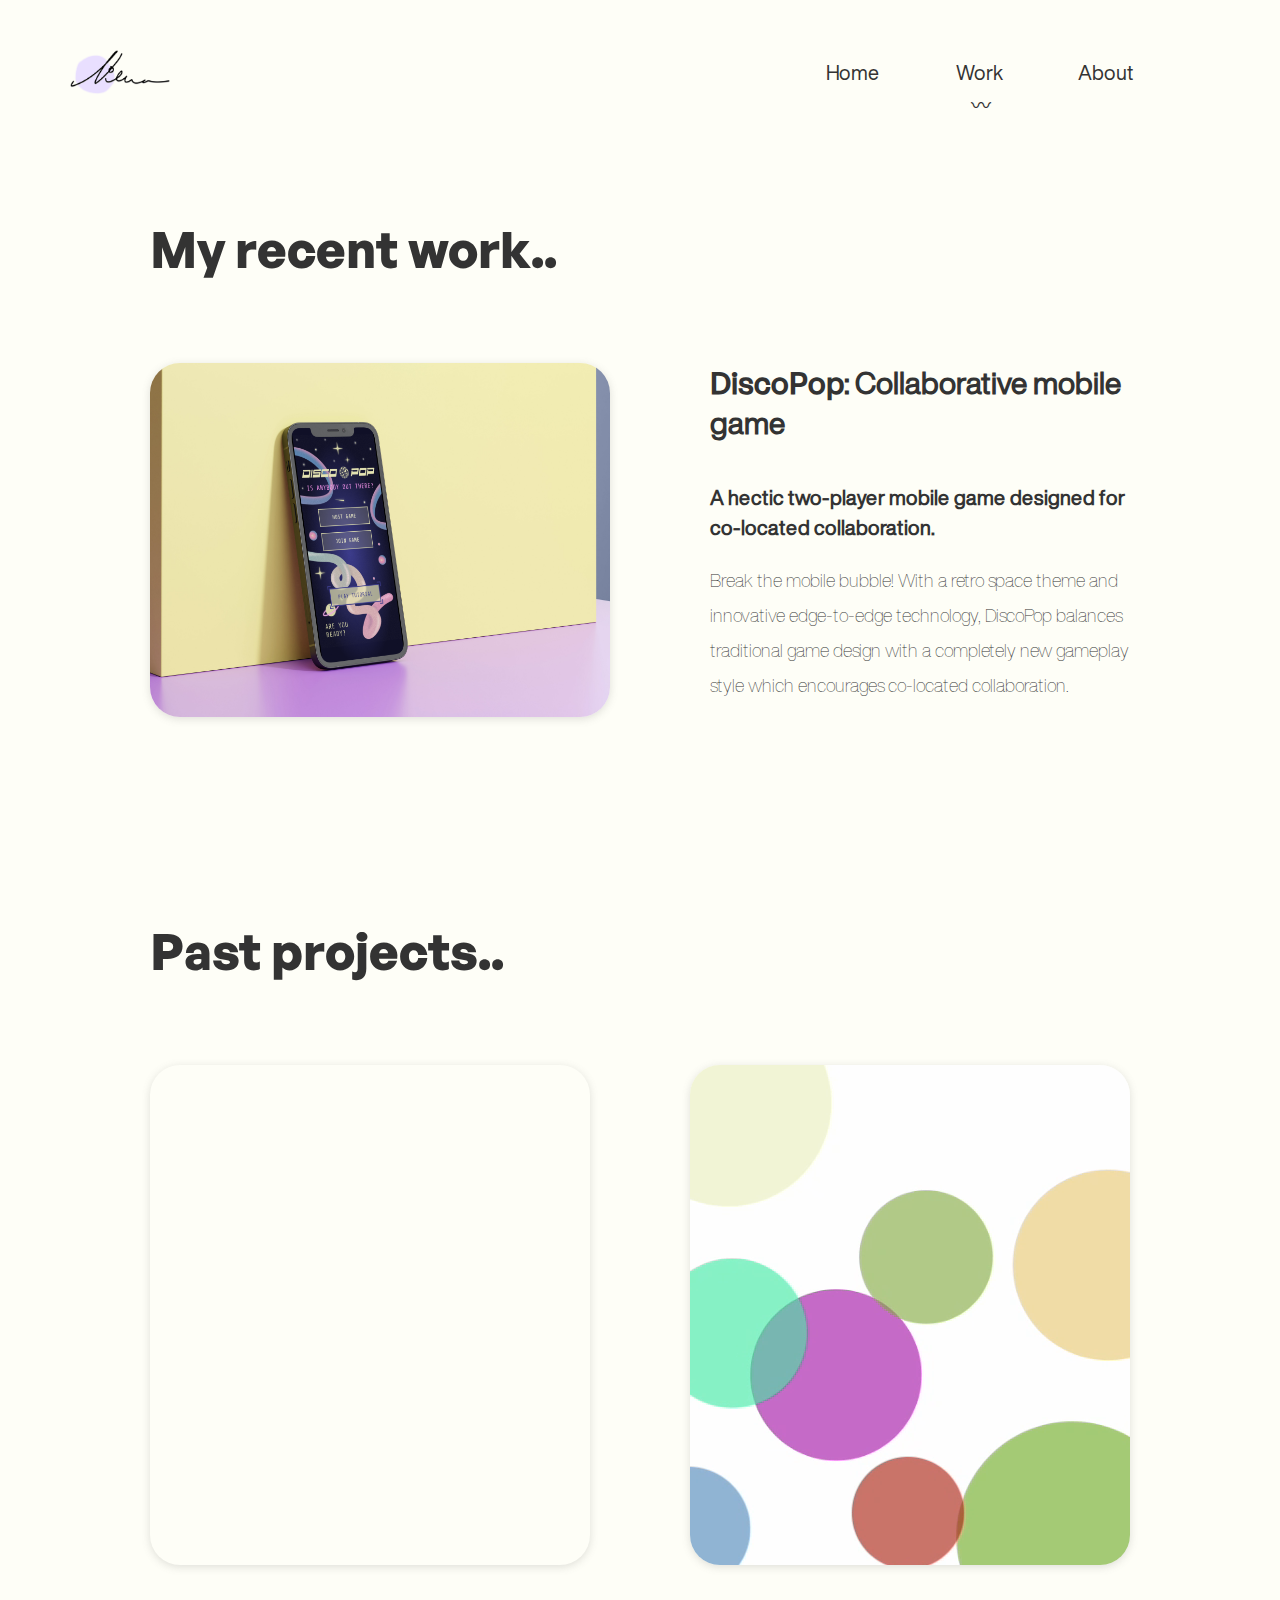
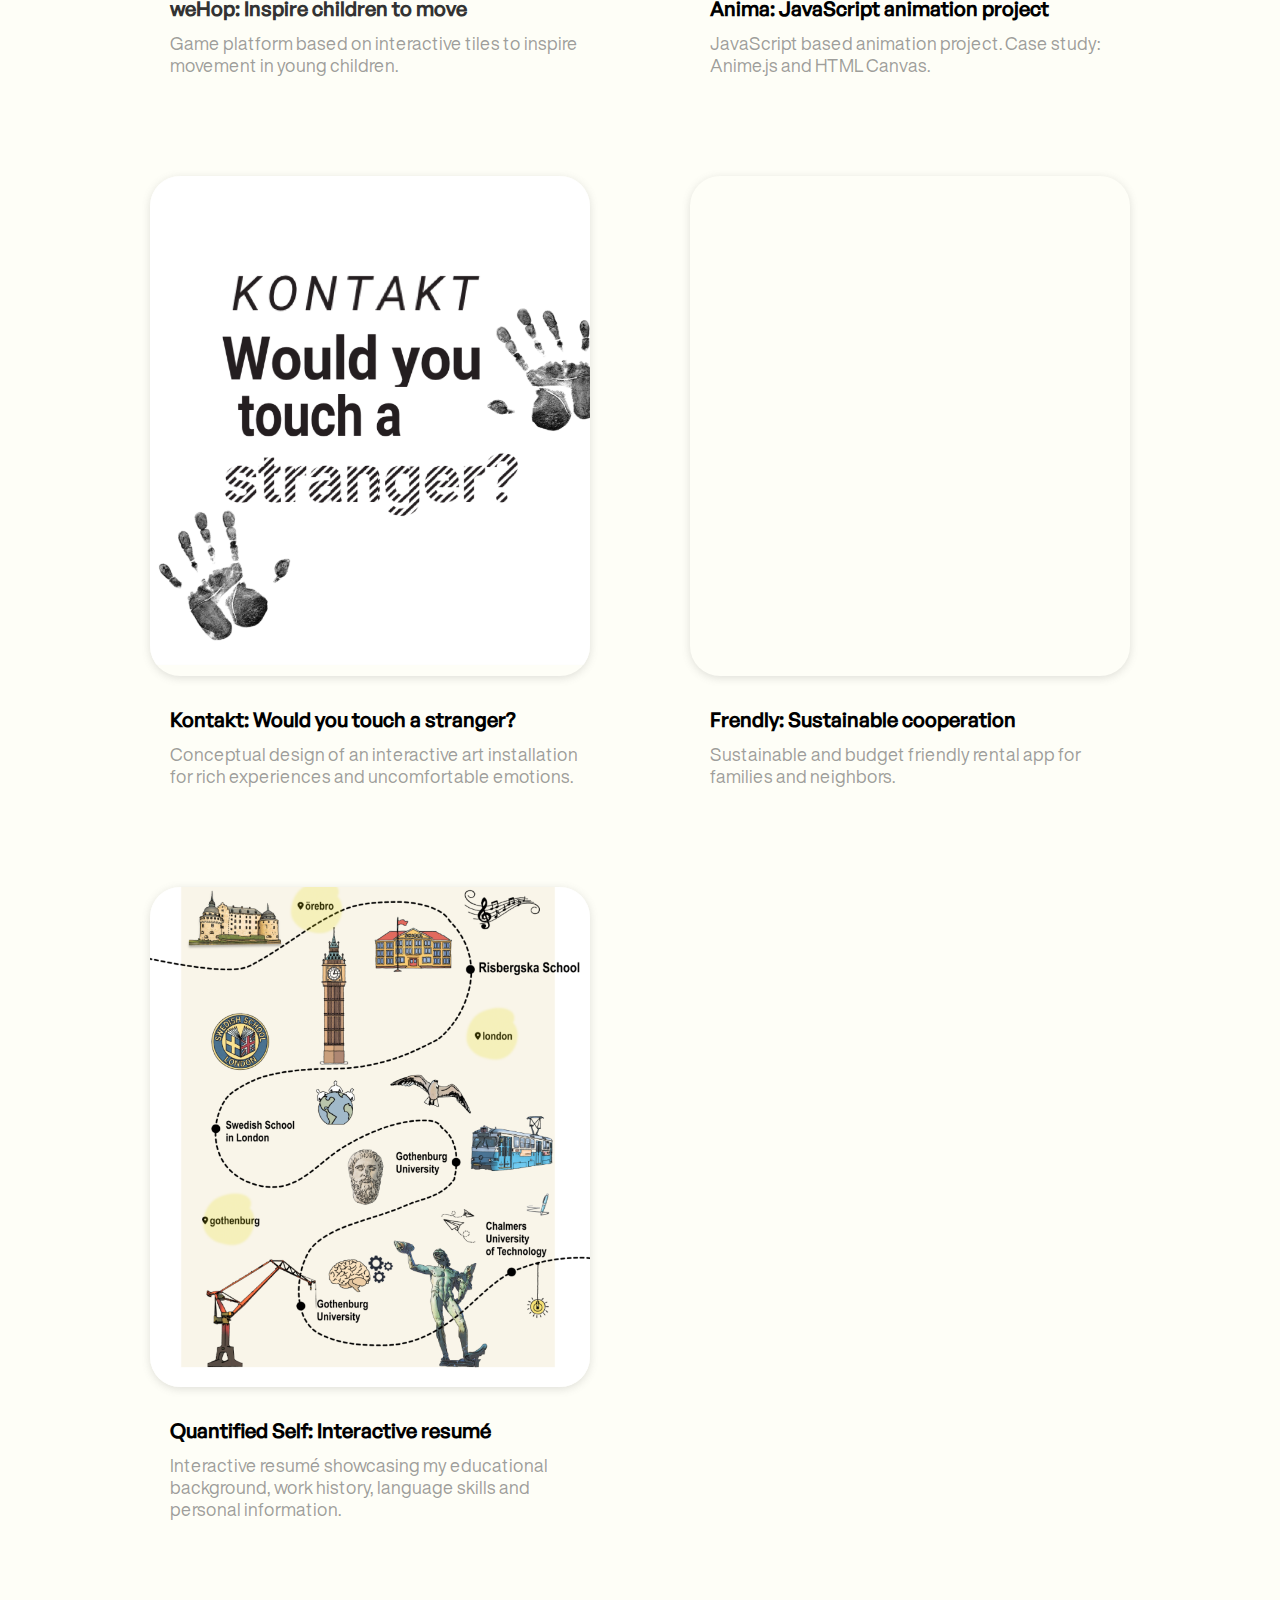
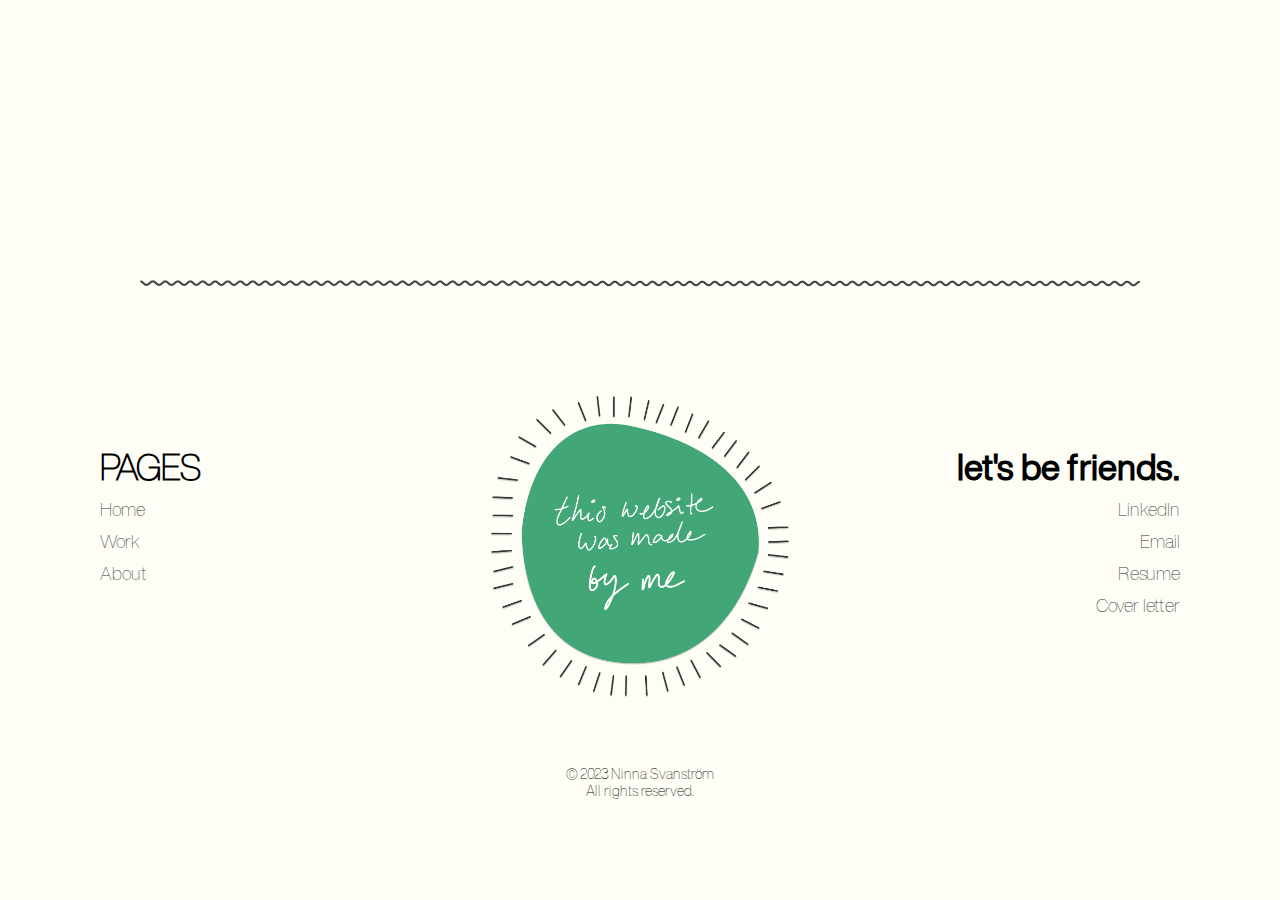
==== index.html @ b18b2c86 "Update index.html" ====
<!DOCTYPE html>
<html lang="en">
<head>
    <meta charset="UTF-8">
    <meta http-equiv="X-UA-Compatible" content="IE=edge">
    <meta name="viewport" content="width=device-width, initial-scale=1.0">
    <title>Portfolio Ninna Svanström</title>
    <link rel="stylesheet" href="styles/work.css">
    <link rel="stylesheet" href="styles/nav.css">
    <link rel="stylesheet" href="styles/footer.css">
    <link rel="stylesheet" href="https://cdnjs.cloudflare.com/ajax/libs/font-awesome/6.3.0/css/all.min.css" integrity="sha512-SzlrxWUlpfuzQ+pcUCosxcglQRNAq/DZjVsC0lE40xsADsfeQoEypE+enwcOiGjk/bSuGGKHEyjSoQ1zVisanQ==" crossorigin="anonymous" referrerpolicy="no-referrer" />
</head>
<body>

    <nav id="nav">
        <div class="nav-container">
            <a href="https://ninnasvanstrom.github.io/portfolio-home/">
                <div id="logo">
                <img src="files/dot-logo-modified.png" id="dot-logo" alt="">
                <img src="files/signature.png" id="name-logo" alt="">
                </div>
            </a>
            
            <ul id="nav-menu">
                <li>
                    <a href="https://ninnasvanstrom.github.io/portfolio-home/">
                        Home
                    </a>
                    <div class="wave">&#12336;</div>
                </li>

                <li>
                    Work
                    <div class="wave show-wave">&#12336;</div>
                </li>

                <li>
                    <a href="https://ninnasvanstrom.github.io/portfolio-about/">
                    About
                    </a>
                    <div class="wave">&#12336;</div>
                </li>
            </ul>
        </div>

    </nav>


    <main>
        <section class="recent-work">
            <h1>My recent work..</h1>
            <div class="recent-work-wrapper">
            
                    <div class="image-wrapper">
                        <a href="https://ninnasvanstrom.github.io/portfolio-discopop/"><img src="files/Projects/discopop/colorful.png" class="latest-project-image" alt=""></a>
                    </div>
                
                <div class="project-description">
                    <a href="https://ninnasvanstrom.github.io/portfolio-discopop/"><h2>DiscoPop<span>: Collaborative mobile game</span></h2></a>
                    <h3>A hectic two-player mobile game designed for co-located collaboration.</h3>
                    <p> <span> Break the mobile bubble! </span> With a retro space theme and innovative edge-to-edge technology, DiscoPop balances traditional game design with a completely new gameplay style which encourages co-located collaboration.</p>
                </div>
            </div>
        </section>
       
        <section class="past-work">
            <h1>Past projects..</h1>
            <div class="past-work-container">
                <div class="project">
                    <div class="image-wrapper">
                   <a href="https://ninnasvanstrom.github.io/portfolio-wehop/"><img src="files/Projects/wehop/poster.png" class="project-image" alt=""></a> 
                    </div>
                    <a href="https://ninnasvanstrom.github.io/portfolio-wehop/"><h2>weHop: Inspire children to move</h2></a>
                    <p>Game platform based on interactive tiles to inspire movement in young children.</p>
                </div>
                <!-- <div class="project">
                    <div class="image-wrapper">
                        <img src="/files/project-placeholder.png" class="project-image" alt="">
                    </div>
                    <h2>Master Thesis: User research & onboarding for Benify</h2>
                </div> -->

                <div class="project work-in-progress">
                    <div class="video-wrapper">
                        <video autoplay loop class="demo-media">
                            <source src="files/Projects/anima/video.mov" type="video/mp4" class="project-video">
                            Your browser does not support the video tag.
                        </video>
                    </div>
                    <h2>Anima: JavaScript animation project</h2>
                    <p>JavaScript based animation project. Case study: Anime.js and HTML Canvas. </p>
                    <p class="work-in-progress-flag">work in progress</p>
                </div>

                <div class="project work-in-progress">
                    <div class="image-wrapper">
                        <img src="files/Projects/kontakt/white.png" class="project-image" alt="">
                    </div>
                    <h2>Kontakt: Would you touch a stranger?</h2>
                    <p>Conceptual design of an interactive art installation for rich experiences and uncomfortable emotions.</p>
                    <p class="work-in-progress-flag">work in progress</p>
                </div>
                <div class="project work-in-progress">
                    <div class="image-wrapper">
                        <img src="files/Projects/frendly/hand.png" class="project-image" alt="">
                    </div>
                    <h2>Frendly: Sustainable cooperation</h2>
                    <p>Sustainable and budget friendly rental app for families and neighbors.</p>
                    <p class="work-in-progress-flag">work in progress</p>
                </div>
                <!-- <div class="project">
                    <div class="image-wrapper">
                        <img src="/files/project-placeholder.png" class="project-image" alt="">
                    </div>
                    <h2>Peg: The digital piggy bank</h2>
                    <p>A tangible interface educating young children in personal finance and savings.</p>
                </div> -->
                <div class="project work-in-progress">
                    <div class="image-wrapper">
                        <img src="files/Projects/quantifiedself/education2.png" class="project-image" alt="">
                    </div>
                    <h2>Quantified Self: Interactive resumé</h2>
                    <p>Interactive resumé showcasing my educational background, work history, language skills and personal information.</p>
                    <p class="work-in-progress-flag">work in progress</p>
                </div>
                
            </div>
           
        </section>
        
    </main>



    <footer id="footer">

        <div class="footer-line-container">
            <img src="files/wave2.png" class="footer-line" alt="">
            <!-- <img src="files/progress-bar.png" class="footer-line" alt=""> -->
        </div>

        <div class="footer-container">
            <div class="footer-sections">
                <div class="left-section">
                    <h1>pages</h1>
                    <p><a href="https://ninnasvanstrom.github.io/portfolio-home/">Home</a></p>
                    <p><a href="#nav">Work</a></p>
                    <p><a href="https://ninnasvanstrom.github.io/portfolio-about/">About</a> </p>
                </div>

                <!-- Original blob -->
                    <img src="files/made-by-me.png" class="green-blob" alt="">

                <!-- New blob -->
                <!-- <div class="blob-container">
                    <div class="blob-container2">
                        <img src="files/blob-empty.png" class="green-blob" alt="">
                        <img src="files/blob-text.png" class="green-blob-text" alt="">
                    </div>
                    
                </div> -->
               

                <div class="right-section">
                    <h1>let's be friends.</h1>
                    <p><a href="https://www.linkedin.com/in/ninna-svanstr%C3%B6m-43b1b9180/" target="_blank">LinkedIn <i class="fa-brands fa-linkedin"></i></a></p>
                    <p><a href = "mailto: ninnasvanstrom@gmail.com">Email <i class="fa-solid fa-envelope"></i></a></p>
                    <a href="files/documents/resume.pdf" download> <p>Resume <i class="fa-solid fa-download"></i></p></a>
                    <a href="files/documents/coverletter.pdf" download>  <p>Cover letter <i class="fa-solid fa-download"></i></p> </a>
                </div>
            </div>
            <div class="copyright-container">
                <p>	&#169; 2023 Ninna Svanström <br>All rights reserved.</p>
            </div>
        </div>

       

    </footer>

    <div id="progress-bar"></div>
    <script src="scripts/anime.min.js"></script>
    <script src="scripts/work.js"></script>
    
</body>
</html>
---- styles/work.css ----
@font-face {
    font-family: 'Helvetica Now Medium';
    src: url(/fonts/HelveticaNow/HelveticaNowDisplay-Medium.ttf);
    
}

@font-face {

    font-family: 'Helvetica Now Regular';
    src: url(/fonts/HelveticaNow/HelveticaNowDisplay-Regular.ttf);

}

@font-face {
    font-family: 'Helvetica Now Thin';
    src: url(/fonts/HelveticaNow/HelveticaNowDisplay-Thin.ttf);
}

@font-face {
    font-family: 'General Sans Bold';
    src: url(/fonts/GeneralSans/GeneralSans-Bold.otf);
}

@font-face {
    font-family: 'General Sans Medium';
    src: url(/fonts/GeneralSans/GeneralSans-Medium.otf);
}

@font-face {
    font-family: 'General Sans Medium Italic';
    src: url(/fonts/GeneralSans/GeneralSans-MediumItalic.otf);
}

@font-face {
    font-family: 'General Sans Medium 2';
    src: url(/fonts/GeneralSans2/GeneralSans-Medium.woff);

}

@font-face {
     font-family: 'General Sans Bold 2';
    src: url(/fonts/GeneralSans2/GeneralSans-Bold.woff);
}

@import url('https://fonts.cdnfonts.com/css/general-sans');




* {
    margin: 0;
    box-sizing: border-box;
}

body {
    margin-bottom: 100px;
}

html {
    scroll-behavior: smooth;
    background-color: #fefef7;
  }

a {
    color: #333;
    text-decoration: none;
}


main {
    display: flex;
    flex-direction: column;
    margin-left: 150px;
    margin-right: 150px;
}

main h1 {
    font-size: 50px;
    font-family: 'General Sans Bold 2';
    font-weight: 700;
    color: #333;
    margin-bottom: 80px;
}

main .recent-work .recent-work-wrapper {
    display: flex;
    align-items: flex-start;
    justify-content: space-between;
    margin-bottom: 200px;
    
}



main .recent-work .recent-work-wrapper .image-wrapper{
    /* height: 695px; */
    margin-right: 100px;
    overflow: hidden;
    min-width: 460px !important;
    /* border: 10px black solid; */
    /* border: 5px black solid; */
    transition: transform 0.5s ease;
    box-shadow: rgba(99, 99, 99, 0.2) 0px 2px 8px 0px;
    border-radius: 30px;
    transition: transform 0.15s ease, box-shadow 0.5s ease;
}

main .recent-work .recent-work-wrapper .image-wrapper:hover {
    transform: scale(0.95);
    transform: rotate(-3deg);
    transition: transform 0.15s ease, box-shadow 0.5s ease;
    box-shadow: rgba(50, 50, 93, 0.25) 0px 13px 27px -5px, rgba(0, 0, 0, 0.3) 0px 8px 16px -8px;
}


main .recent-work .recent-work-wrapper .image-wrapper .latest-project-image {
    cursor: pointer;
    width: 460px;
    height: 350px;
    transition: transform 0.5s ease;
    transform: scale(1.05);
}

main .recent-work .recent-work-wrapper .image-wrapper .latest-project-image:hover {
    transition: transform 0.5s ease;
    transform: scale(1.2);
    filter: brightness(110%);
}

main .recent-work .recent-work-wrapper .project-description h2 {
    /* width: 600px; */
    font-family: 'General Sans Medium';
    /* text-decoration: underline; */
    font-size: 30px;
    color: #333;
    margin-bottom: 40px;
    cursor: pointer;
    transition: transform 0.2s ease, margin-left 0.2s ease;
}

main .recent-work .recent-work-wrapper .project-description h2 span {
    font-family: 'Helvetica Now Regular';
    
}

main .recent-work .recent-work-wrapper .project-description h2:hover {
    transform: scale(1.05);
    margin-left: 10px;
    transition: transform 0.2s ease, margin-left 0.2s ease;
}

main .recent-work .recent-work-wrapper .project-description h3 {
    font-family: 'Helvetica Now Regular';
    font-size: 20px;
    color: #333;
    line-height: 30px;
    margin-bottom: 20px;
    max-width: 900px;
}

main .recent-work .recent-work-wrapper .project-description p {
    font-family: 'Helvetica Now Thin';
    font-size: 18px;
    color: #333;
    line-height: 35px;
    max-width: 900px;
}


main .past-work .past-work-container{
    display: grid;
    grid-template-columns: 1fr 1fr;
    grid-gap: 100px;
    justify-items: center;
}

main .past-work .past-work-container .project .image-wrapper{
    height: 500px;
    width: 440px;
    overflow: hidden;
    box-shadow: rgba(99, 99, 99, 0.2) 0px 2px 8px 0px;
    border-radius: 30px;
    transition: transform 0.15s ease, box-shadow 0.5s ease;
}

main .past-work .past-work-container .project .image-wrapper:hover{
    transform: rotate(-3deg);
    transition: transform 0.15s ease, box-shadow 0.5s ease;
    box-shadow: rgba(50, 50, 93, 0.25) 0px 13px 27px -5px, rgba(0, 0, 0, 0.3) 0px 8px 16px -8px;
   
}


main .past-work .past-work-container .project .image-wrapper .project-image{
    cursor: pointer;
    width: 440px;
    transition: transform 0.5s ease;
    transform: scale(1.05);
}

main .past-work .past-work-container .project .image-wrapper .project-image:hover{
    transition: transform 0.5s ease;
    transform: scale(1.2);
    filter: brightness(110%);
}



/* VIDEO  */
main .past-work .past-work-container .project .video-wrapper{
    height: 500px;
    width: 440px;
    overflow: hidden;
    box-shadow: rgba(99, 99, 99, 0.2) 0px 2px 8px 0px;
    border-radius: 30px;
    transition: transform 0.15s ease, box-shadow 0.5s ease;
}

main .past-work .past-work-container .project .video-wrapper:hover{
    transform: rotate(-3deg);
    transition: transform 0.15s ease, box-shadow 0.5s ease;
    box-shadow: rgba(50, 50, 93, 0.25) 0px 13px 27px -5px, rgba(0, 0, 0, 0.3) 0px 8px 16px -8px;
   
}


main .past-work .past-work-container .project .video-wrapper .demo-media{
    cursor: pointer;
    transition: transform 0.5s ease;
}


main .past-work .past-work-container .project .video-wrapper  .demo-media:hover{
    transition: transform 0.5s ease;
    transform: scale(1.2);
}



main .past-work .past-work-container .project{
    display: flex;
    flex-direction: column;
    /* align-items: center; */
}

main .past-work .past-work-container .project h2{
    font-family: 'General Sans Medium';
    font-size: 20px;
    margin-top: 30px;
    cursor: pointer;
    transition: transform 0.2s ease, margin-left 0.2s ease;
    /* text-decoration: underline; */
    /* text-align: center; */
    margin-left: 20px;
}

main .past-work .past-work-container .project h2:hover{
    transform: scale(1.1);
    transition: transform 0.2s ease, margin-left 0.2s ease;
    margin-left: 50px;
}

main .past-work .past-work-container .project p {
    font-family: 'Helvetica Now Regular';
    color: rgba(51, 51, 51, 0.47);
    font-size: 18px;
    margin-top: 10px;
    /* text-align: center; */
    max-width: 500px;
    margin-left: 20px;
}




/* WORK IN PROGRESS */
main .past-work .past-work-container .project.work-in-progress{
    position: relative;
   
}

main .past-work .past-work-container .project.work-in-progress .image-wrapper:hover{
    filter: brightness(50%);
   
}

main .past-work .past-work-container .project.work-in-progress .video-wrapper:hover{
    filter: brightness(50%);
   
}

main .past-work .past-work-container .project.work-in-progress .work-in-progress-flag{
   position: absolute;
   font-size: 30px;
    color: white;
    opacity: 0;
    top: 35%;
    left: 20%;
    font-family: 'Helvetica Now Thin';

}
---- styles/nav.css ----
@font-face {
    font-family: 'Blacker Pro Medium';
    src: url(/fonts/BlackerPro/Zetafonts\ -\ Blacker\ Pro\ Display\ Medium\ Italic.otf);
}

@font-face {
    font-family: 'Blacker Pro Condensed Light';
    src: url(/fonts/BlackerPro/Zetafonts\ -\ Blacker\ Pro\ Display\ Condensed\ Light.otf);
}

@font-face {
    font-family: 'Helvetica Now Thin';
    src: url(/fonts/HelveticaNow/HelveticaNowDisplay-Thin.ttf);
}

@font-face {
    font-family: 'Helvetica Now Regular';
    src: url(/fonts/HelveticaNow/HelveticaNowDisplay-Regular.ttf);
}

@font-face {
    font-family: 'Helvetica Now Medium';
    src: url(/fonts/HelveticaNow/HelveticaNowDisplay-Medium.ttf);
}


a {
    color: #333;
    text-decoration: none;
}


#progress-bar {
    position: fixed;
    top: 0;
    left: 0;
    height: 5px;
    background: #333;
    width: 0%;
    z-index: 100;
    transition: width 0.2s ease-out;
}

nav {
    margin-top: 20px;
    display: flex;
    flex-direction: column;
    margin-bottom: 100px;
}

nav .progess-bar-container img {
    width: 50px;
}

nav .nav-container{
    display: flex;
    justify-content: space-between;
    margin: 30px 70px;
}

#logo {
   cursor: pointer;
   transition: transform 0.15s ease-in;
}

#logo:hover {
    /* transform: scale(1.05);
    transition: transform 0.15s ease-in; */
    filter: brightness(95%);
}

#dot-logo {
    width: 50px;
    position: absolute;
}

#name-logo {
    width: 100px;
    position: absolute;

}


#nav-menu {
    list-style: none;
    display: flex;
    justify-content: space-evenly;
    min-width: 500px;
    margin-top: 10px;
    cursor: pointer;
}

#nav-menu.exit {
    display: flex;
    justify-content: flex-end;
}

#nav-menu.exit i{
    transform: scale(0.8);
}



#nav-menu li {
    display: inline;
    font-size: 20px;
    font-family: 'Helvetica Now Regular';
    color: #333;
    transition: transform 0.15s ease;
    position: relative;
}


#nav-menu li .wave {
    position: absolute;
    left: 33%;
    top: 30px;
    opacity: 0;
}

#nav-menu.exit li {
    font-size: 40px;
}

#nav-menu.exit li:hover {
    transform: rotate(180deg);
}

.show-wave {
    opacity: 1 !important;
}

#nav-menu li:hover {
    color: rgb(0, 0, 0);
    transform: scale(1.1);
    transition: transform 0.15s ease;
}
---- styles/footer.css ----
@font-face {
    font-family: 'Helvetica Now Medium';
    src: url(/fonts/HelveticaNow/HelveticaNowDisplay-Medium.ttf);

    font-family: 'Helvetica Now Regular';
    src: url(/fonts/HelveticaNow/HelveticaNowDisplay-Regular.ttf);

     font-family: 'Helvetica Now Thin';
    src: url(/fonts/HelveticaNow/HelveticaNowDisplay-Thin.ttf);

    font-family: 'General Sans Bold';
    src: url(/fonts/GeneralSans/GeneralSans-Bold.otf);

    font-family: 'General Sans Medium';
    src: url(/fonts/GeneralSans/GeneralSans-Medium.otf);
}


footer {
    margin-top: 350px;
    font-family: 'Helvetica Now Thin';
}



footer .footer-line-container {
    /* margin: auto;
    width: 50%; */
    display: flex;
    justify-content: center;

}


footer .footer-line-container .footer-line {
    width: 1000px;
}

footer .footer-container {
    display: flex;
    flex-direction: column;
}

footer .footer-container .footer-sections{
    display: flex;
    justify-content: space-between;
    padding-left: 100px;
    padding-right: 100px;
    padding-top: 150px;
    position: relative;
}



footer .footer-container .footer-sections .left-section{
    display: flex;
    flex-direction: column;
    align-items:  flex-start;
}

footer .footer-container .footer-sections .left-section h1{
    text-transform: uppercase;
    font-size: 35px;
}

footer .footer-container .footer-sections .left-section p{ 
    list-style: none;
    font-size: 18px;
    padding-top: 10px;
}


footer .footer-container .footer-sections .right-section h1{
    font-family: 'Helvetica Now Regular';
    text-align: right;
    font-size: 35px;
}

footer .footer-container .footer-sections .right-section{
    text-align: right;
}

footer .footer-container .footer-sections .right-section p{
    font-size: 18px;
    padding-top: 10px;

}

footer .footer-container .footer-sections .right-section p:hover{
    font-family: 'Helvetica Now Regular';

}

footer .footer-container .footer-sections .left-section p:hover{
    font-family: 'Helvetica Now Regular';

}

footer .footer-container .copyright-container p{
    margin-top: 150px;
    text-align: center;
    font-size: 14px;

}


/* Old blob */
footer .footer-container .footer-sections img{
    width: 300px;
    position: absolute; 
    left: 0; 
    right: 0; 
    top: 100px;
    margin-left: auto; 
    margin-right: auto; 
    transition: transform 0.2s ease; 
}

footer .footer-container .footer-sections img:hover{
    transform: scale(1.1);
    transition: transform 0.2s ease;
    filter: brightness(1.1);
}

/* New blob */
/* 
footer .footer-container .footer-sections .blob-container{
    width: 380px;
    position: absolute; 
    left: 0; 
    right: 0; 
    top: 100px;
    margin-left: auto; 
    margin-right: auto; 
}

footer .footer-container .footer-sections .blob-container .blob-container2 {
    position: relative;
}

footer .footer-container .footer-sections .blob-container .blob-container2 .green-blob{
    width: 380px;
}

footer .footer-container .footer-sections .blob-container .blob-container2 .green-blob-text{
    position: absolute;
    width: 270px;
    top: 50px;
    left: 40px;
} */
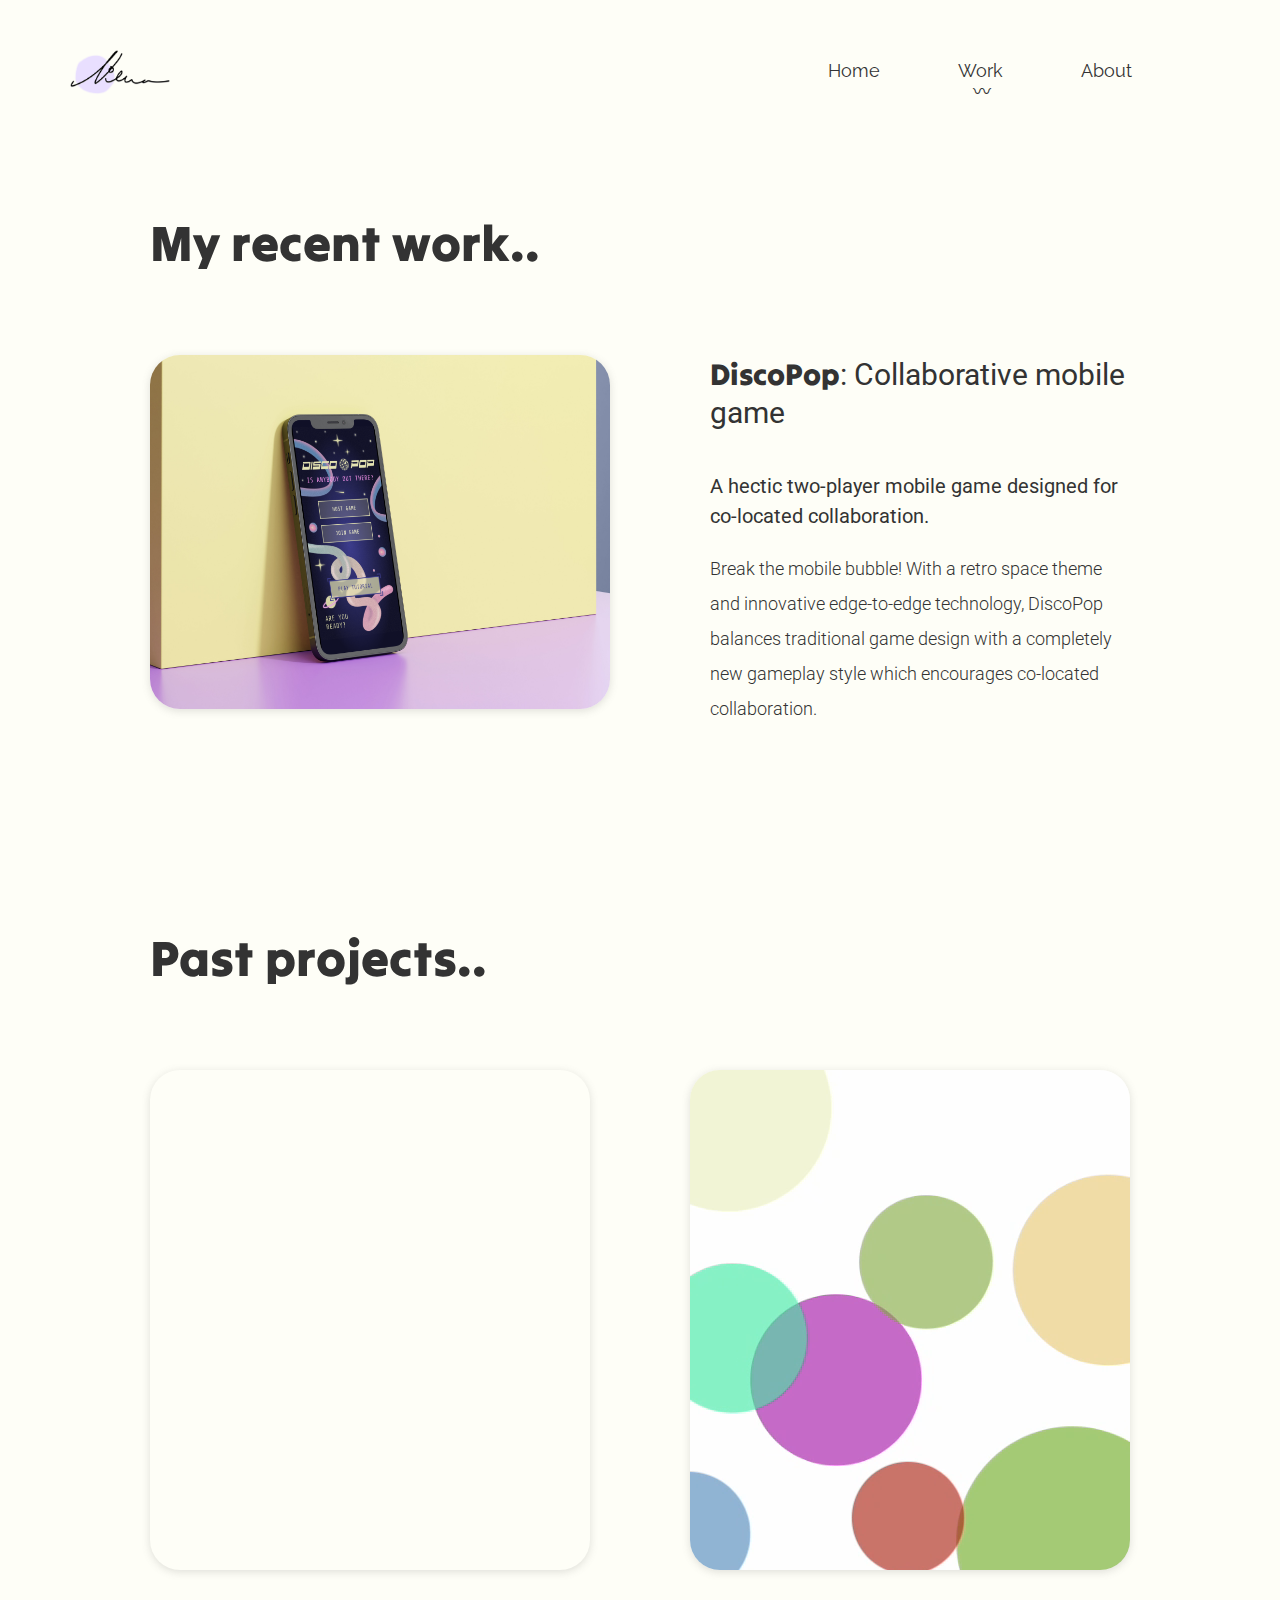
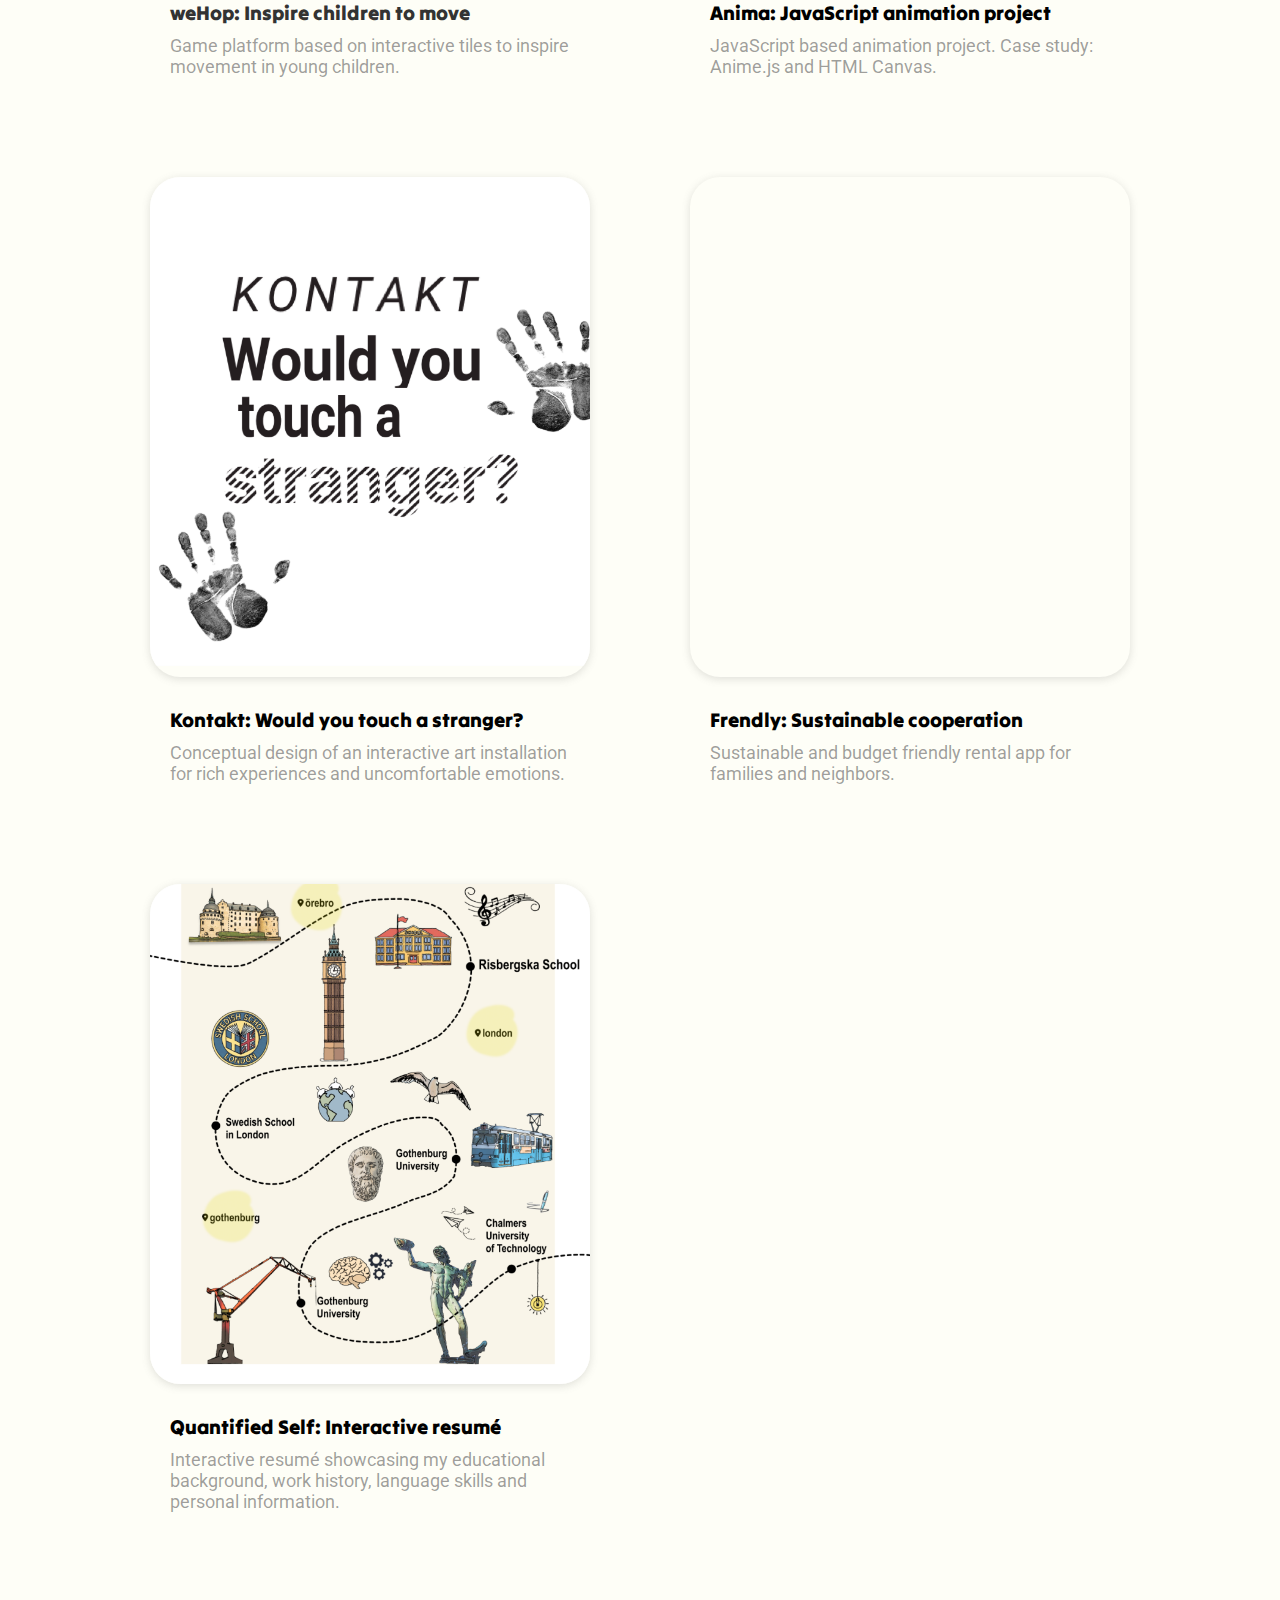
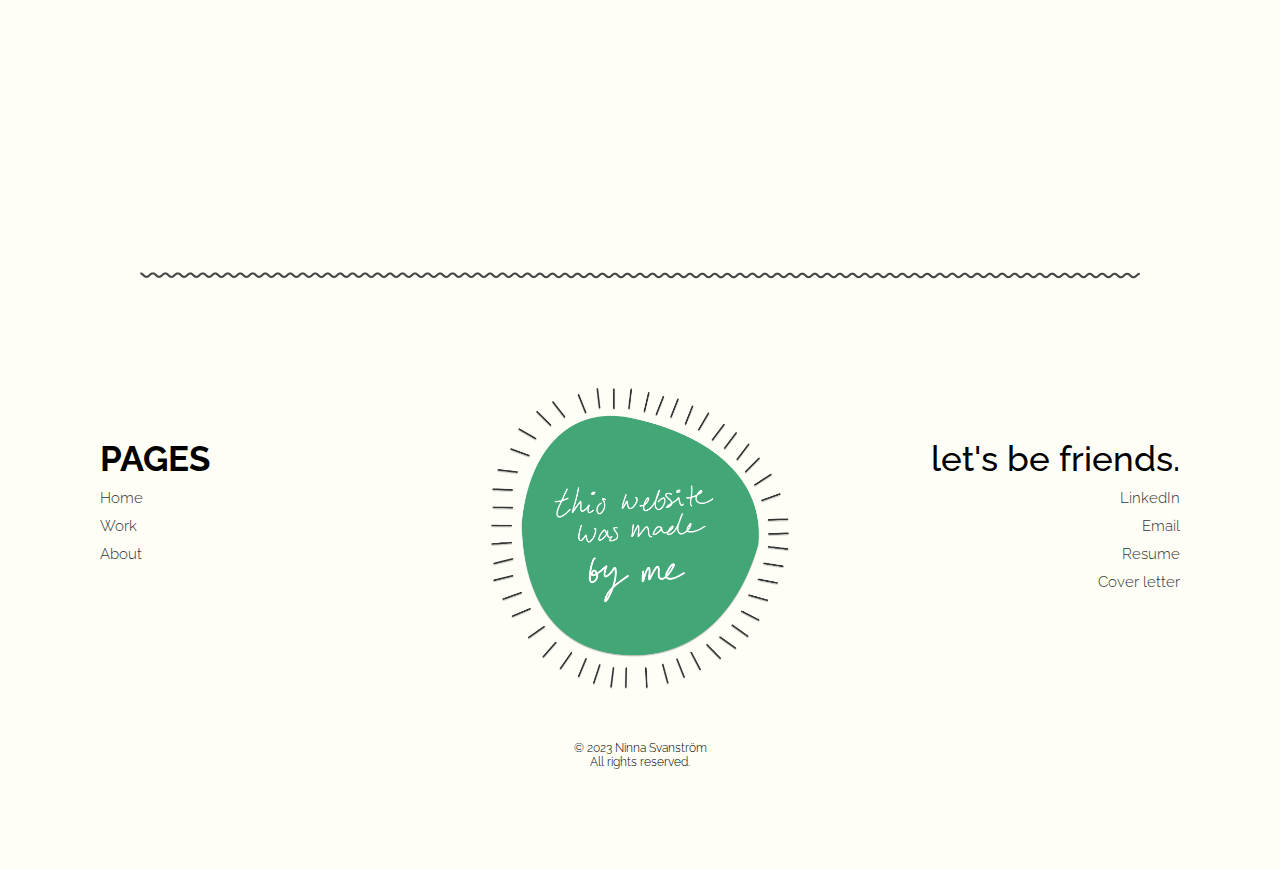
==== commit 442b4fe0: "Update index.html" ====
--- a/index.html
+++ b/index.html
@@ -9,7 +9,9 @@
     <link rel="stylesheet" href="styles/nav.css">
     <link rel="stylesheet" href="styles/footer.css">
     <link rel="stylesheet" href="https://cdnjs.cloudflare.com/ajax/libs/font-awesome/6.3.0/css/all.min.css" integrity="sha512-SzlrxWUlpfuzQ+pcUCosxcglQRNAq/DZjVsC0lE40xsADsfeQoEypE+enwcOiGjk/bSuGGKHEyjSoQ1zVisanQ==" crossorigin="anonymous" referrerpolicy="no-referrer" />
-</head>
+    <!-- Title logo -->
+    <link rel="icon" href="files/dot-logo-modified.png" type="image/x-icon"> 
+    </head>
 <body>
 
     <nav id="nav">
--- a/styles/work.css
+++ b/styles/work.css
@@ -1,50 +1,4 @@
-@font-face {
-    font-family: 'Helvetica Now Medium';
-    src: url(/fonts/HelveticaNow/HelveticaNowDisplay-Medium.ttf);
-    
-}
-
-@font-face {
-
-    font-family: 'Helvetica Now Regular';
-    src: url(/fonts/HelveticaNow/HelveticaNowDisplay-Regular.ttf);
-
-}
-
-@font-face {
-    font-family: 'Helvetica Now Thin';
-    src: url(/fonts/HelveticaNow/HelveticaNowDisplay-Thin.ttf);
-}
-
-@font-face {
-    font-family: 'General Sans Bold';
-    src: url(/fonts/GeneralSans/GeneralSans-Bold.otf);
-}
-
-@font-face {
-    font-family: 'General Sans Medium';
-    src: url(/fonts/GeneralSans/GeneralSans-Medium.otf);
-}
-
-@font-face {
-    font-family: 'General Sans Medium Italic';
-    src: url(/fonts/GeneralSans/GeneralSans-MediumItalic.otf);
-}
-
-@font-face {
-    font-family: 'General Sans Medium 2';
-    src: url(/fonts/GeneralSans2/GeneralSans-Medium.woff);
-
-}
-
-@font-face {
-     font-family: 'General Sans Bold 2';
-    src: url(/fonts/GeneralSans2/GeneralSans-Bold.woff);
-}
-
-@import url('https://fonts.cdnfonts.com/css/general-sans');
-
-
+@import url('https://fonts.googleapis.com/css2?family=Coustard:wght@400;900&family=Fredoka:wght@300;400&family=Hahmlet:wght@200;300;400&family=Lora:wght@400;500&family=Lustria&family=Nanum+Myeongjo:wght@400;700&family=Orbitron&family=Poppins:wght@200;300;400;600;700&family=Quicksand:wght@300;400;500;600;700&family=Raleway:wght@100;300;400;500;600&family=Roboto:wght@100;300;400&family=Tilt+Warp&family=Varela+Round&display=swap');
 
 
 * {
@@ -76,8 +30,8 @@
 
 main h1 {
     font-size: 50px;
-    font-family: 'General Sans Bold 2';
-    font-weight: 700;
+    font-family: 'Tilt Warp', cursive;
+    font-weight: 400;
     color: #333;
     margin-bottom: 80px;
 }
@@ -129,7 +83,8 @@
 
 main .recent-work .recent-work-wrapper .project-description h2 {
     /* width: 600px; */
-    font-family: 'General Sans Medium';
+     font-family: 'Tilt Warp', cursive;
+    font-weight: 400;
     /* text-decoration: underline; */
     font-size: 30px;
     color: #333;
@@ -139,7 +94,8 @@
 }
 
 main .recent-work .recent-work-wrapper .project-description h2 span {
-    font-family: 'Helvetica Now Regular';
+    font-family: 'Roboto', sans-serif;
+    font-weight: 400;
     
 }
 
@@ -150,7 +106,8 @@
 }
 
 main .recent-work .recent-work-wrapper .project-description h3 {
-    font-family: 'Helvetica Now Regular';
+    font-family: 'Roboto', sans-serif;
+    font-weight: 400;
     font-size: 20px;
     color: #333;
     line-height: 30px;
@@ -159,7 +116,8 @@
 }
 
 main .recent-work .recent-work-wrapper .project-description p {
-    font-family: 'Helvetica Now Thin';
+    font-family: 'Roboto', sans-serif;
+    font-weight: 300;
     font-size: 18px;
     color: #333;
     line-height: 35px;
@@ -244,7 +202,8 @@
 }
 
 main .past-work .past-work-container .project h2{
-    font-family: 'General Sans Medium';
+     font-family: 'Tilt Warp', cursive;
+    font-weight: 400;
     font-size: 20px;
     margin-top: 30px;
     cursor: pointer;
@@ -261,7 +220,8 @@
 }
 
 main .past-work .past-work-container .project p {
-    font-family: 'Helvetica Now Regular';
+    font-family: 'Roboto', sans-serif;
+    font-weight: 400;
     color: rgba(51, 51, 51, 0.47);
     font-size: 18px;
     margin-top: 10px;
@@ -296,8 +256,9 @@
     opacity: 0;
     top: 35%;
     left: 20%;
-    font-family: 'Helvetica Now Thin';
-
-}
-
-
+    font-family: 'Roboto', sans-serif;
+    font-weight: 300;
+
+}
+
+
--- a/styles/nav.css
+++ b/styles/nav.css
@@ -1,27 +1,4 @@
-@font-face {
-    font-family: 'Blacker Pro Medium';
-    src: url(/fonts/BlackerPro/Zetafonts\ -\ Blacker\ Pro\ Display\ Medium\ Italic.otf);
-}
-
-@font-face {
-    font-family: 'Blacker Pro Condensed Light';
-    src: url(/fonts/BlackerPro/Zetafonts\ -\ Blacker\ Pro\ Display\ Condensed\ Light.otf);
-}
-
-@font-face {
-    font-family: 'Helvetica Now Thin';
-    src: url(/fonts/HelveticaNow/HelveticaNowDisplay-Thin.ttf);
-}
-
-@font-face {
-    font-family: 'Helvetica Now Regular';
-    src: url(/fonts/HelveticaNow/HelveticaNowDisplay-Regular.ttf);
-}
-
-@font-face {
-    font-family: 'Helvetica Now Medium';
-    src: url(/fonts/HelveticaNow/HelveticaNowDisplay-Medium.ttf);
-}
+@import url('https://fonts.googleapis.com/css2?family=Coustard:wght@400;900&family=Fredoka:wght@300;400&family=Hahmlet:wght@200;300;400&family=Lora:wght@400;500&family=Lustria&family=Nanum+Myeongjo:wght@400;700&family=Orbitron&family=Poppins:wght@200;300;400;600;700&family=Quicksand:wght@300;400;500;600;700&family=Raleway:wght@100;300;400;500;600&family=Roboto:wght@300&family=Varela+Round&display=swap');
 
 
 a {
@@ -103,8 +80,9 @@
 
 #nav-menu li {
     display: inline;
-    font-size: 20px;
-    font-family: 'Helvetica Now Regular';
+    font-size: 18px;
+    font-family: 'Raleway', sans-serif;
+    font-weight: 400;
     color: #333;
     transition: transform 0.15s ease;
     position: relative;
@@ -114,7 +92,7 @@
 #nav-menu li .wave {
     position: absolute;
     left: 33%;
-    top: 30px;
+    top: 17px;
     opacity: 0;
 }
 
@@ -134,4 +112,4 @@
     color: rgb(0, 0, 0);
     transform: scale(1.1);
     transition: transform 0.15s ease;
-}+}
--- a/styles/footer.css
+++ b/styles/footer.css
@@ -1,24 +1,10 @@
-@font-face {
-    font-family: 'Helvetica Now Medium';
-    src: url(/fonts/HelveticaNow/HelveticaNowDisplay-Medium.ttf);
-
-    font-family: 'Helvetica Now Regular';
-    src: url(/fonts/HelveticaNow/HelveticaNowDisplay-Regular.ttf);
-
-     font-family: 'Helvetica Now Thin';
-    src: url(/fonts/HelveticaNow/HelveticaNowDisplay-Thin.ttf);
-
-    font-family: 'General Sans Bold';
-    src: url(/fonts/GeneralSans/GeneralSans-Bold.otf);
-
-    font-family: 'General Sans Medium';
-    src: url(/fonts/GeneralSans/GeneralSans-Medium.otf);
-}
+@import url('https://fonts.googleapis.com/css2?family=Coustard:wght@400;900&family=Fredoka:wght@300;400&family=Hahmlet:wght@200;300;400&family=Lora:wght@400;500&family=Lustria&family=Nanum+Myeongjo:wght@400;700&family=Orbitron&family=Poppins:wght@200;300;400;600;700&family=Quicksand:wght@300;400;500;600;700&family=Raleway:wght@100;300;400;500;600&family=Roboto:wght@300&family=Varela+Round&display=swap');
 
 
 footer {
     margin-top: 350px;
-    font-family: 'Helvetica Now Thin';
+    font-family: 'Raleway', sans-serif;
+    font-weight: 300;
 }
 
 
@@ -65,13 +51,14 @@
 
 footer .footer-container .footer-sections .left-section p{ 
     list-style: none;
-    font-size: 18px;
+    font-size: 15px;
     padding-top: 10px;
 }
 
 
 footer .footer-container .footer-sections .right-section h1{
-    font-family: 'Helvetica Now Regular';
+    font-family: 'Raleway', sans-serif;
+    font-weight: 500;
     text-align: right;
     font-size: 35px;
 }
@@ -81,25 +68,27 @@
 }
 
 footer .footer-container .footer-sections .right-section p{
-    font-size: 18px;
+    font-size: 15px;
     padding-top: 10px;
 
 }
 
 footer .footer-container .footer-sections .right-section p:hover{
-    font-family: 'Helvetica Now Regular';
+    font-family: 'Raleway', sans-serif;
+    font-weight: 500;
 
 }
 
 footer .footer-container .footer-sections .left-section p:hover{
-    font-family: 'Helvetica Now Regular';
+    font-family: 'Raleway', sans-serif;
+    font-weight: 500;
 
 }
 
 footer .footer-container .copyright-container p{
     margin-top: 150px;
     text-align: center;
-    font-size: 14px;
+    font-size: 12px;
 
 }
 
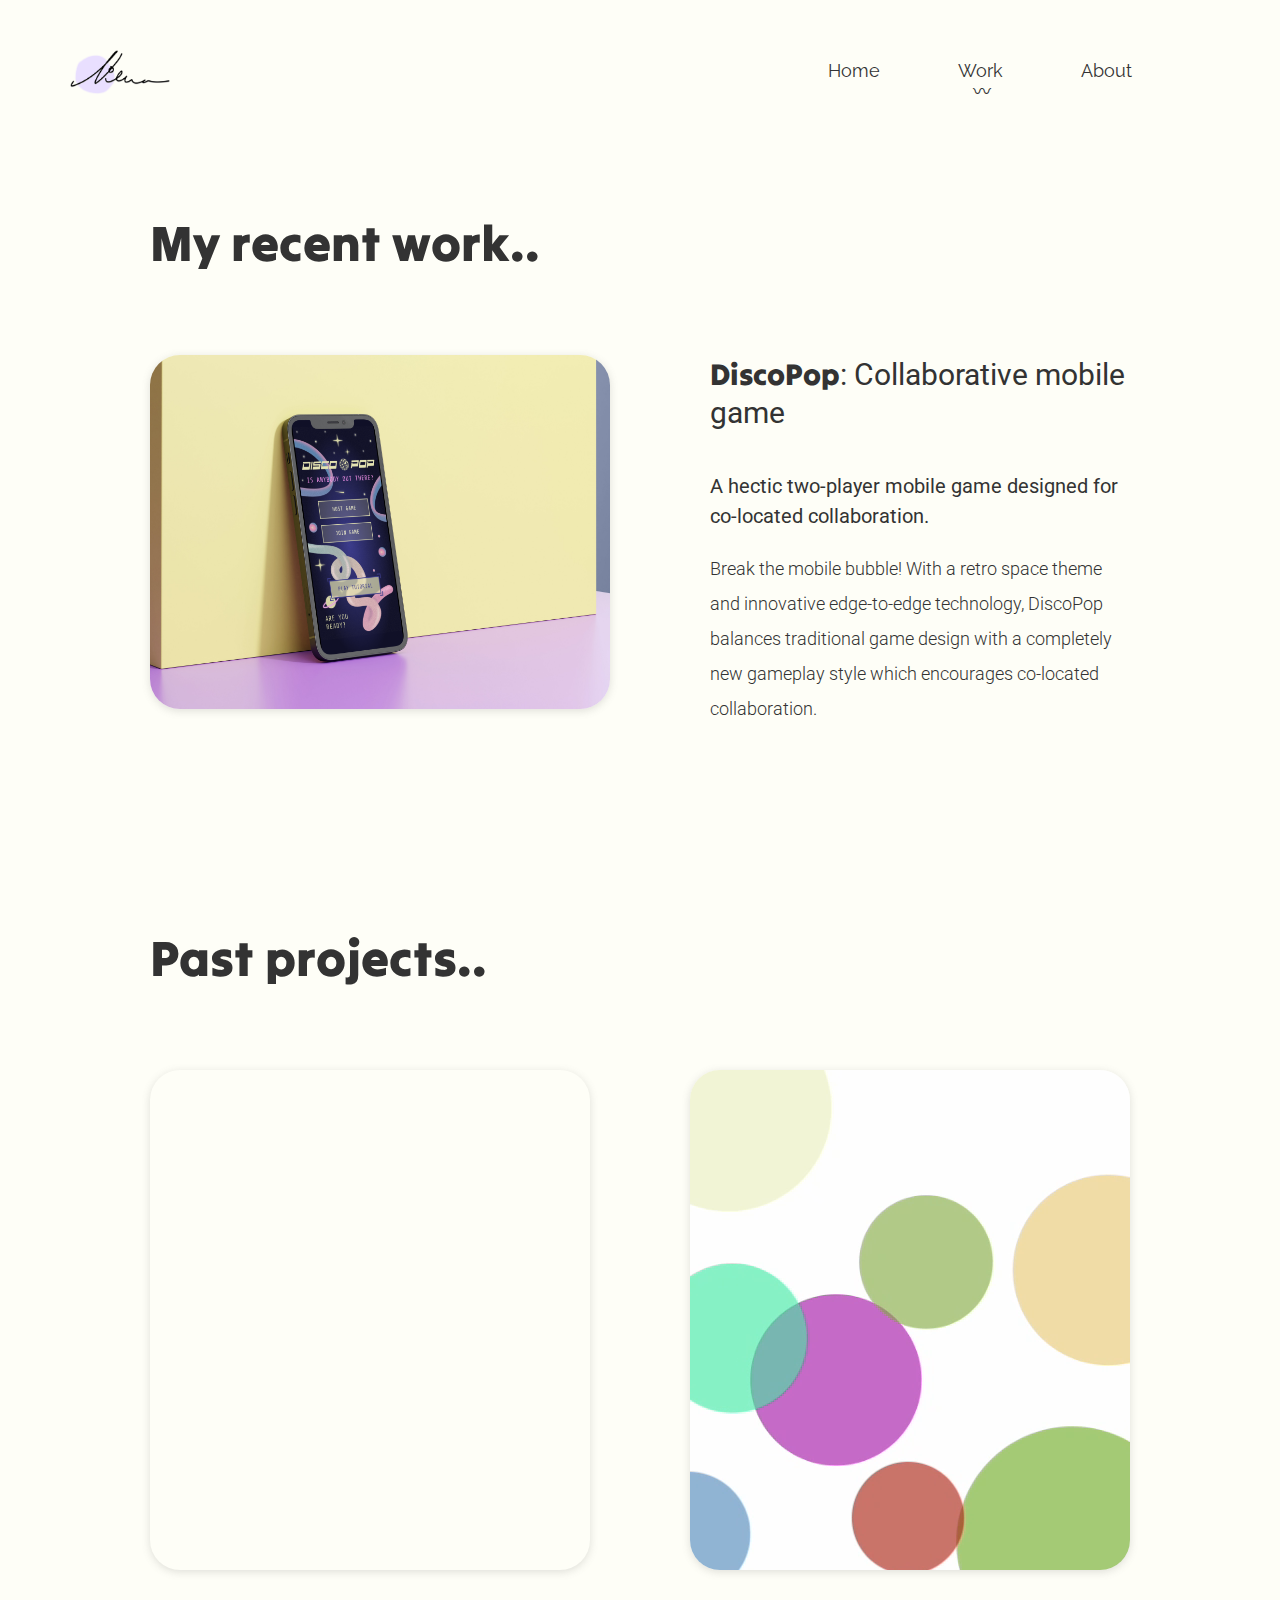
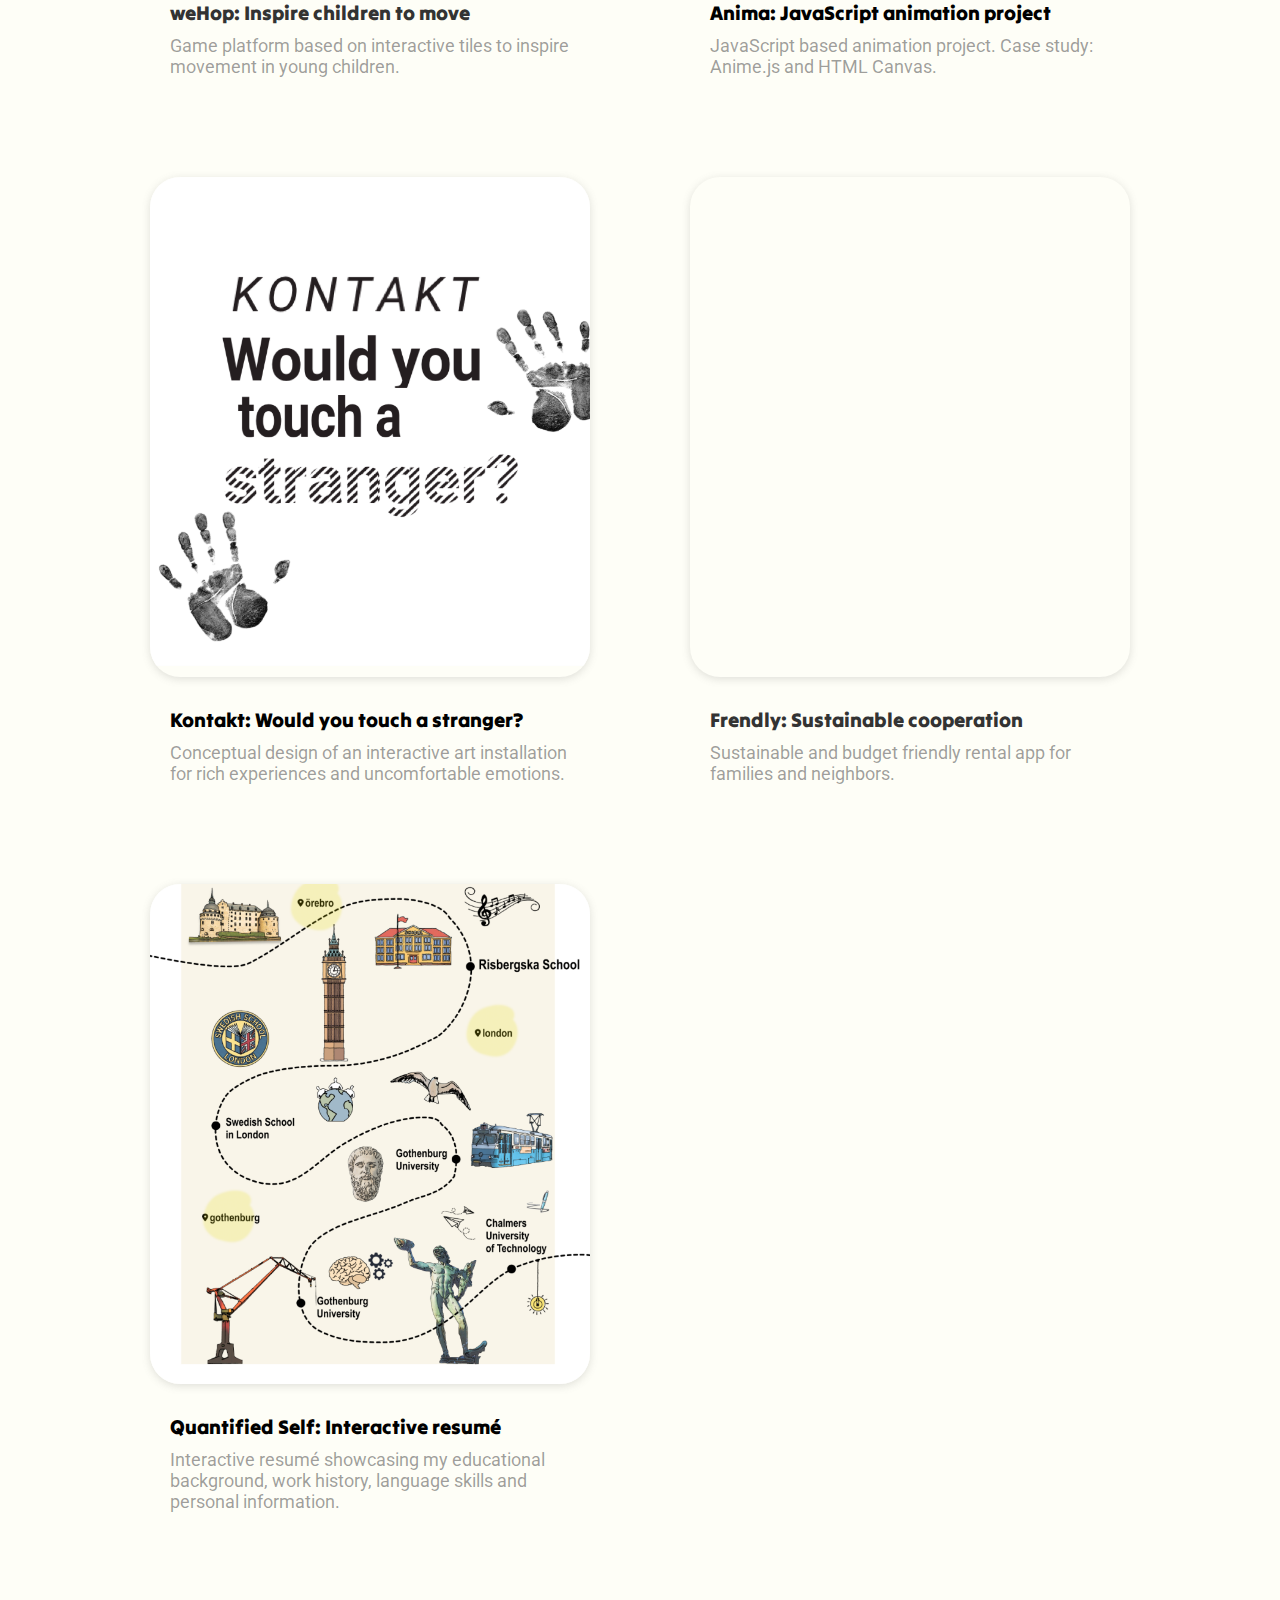
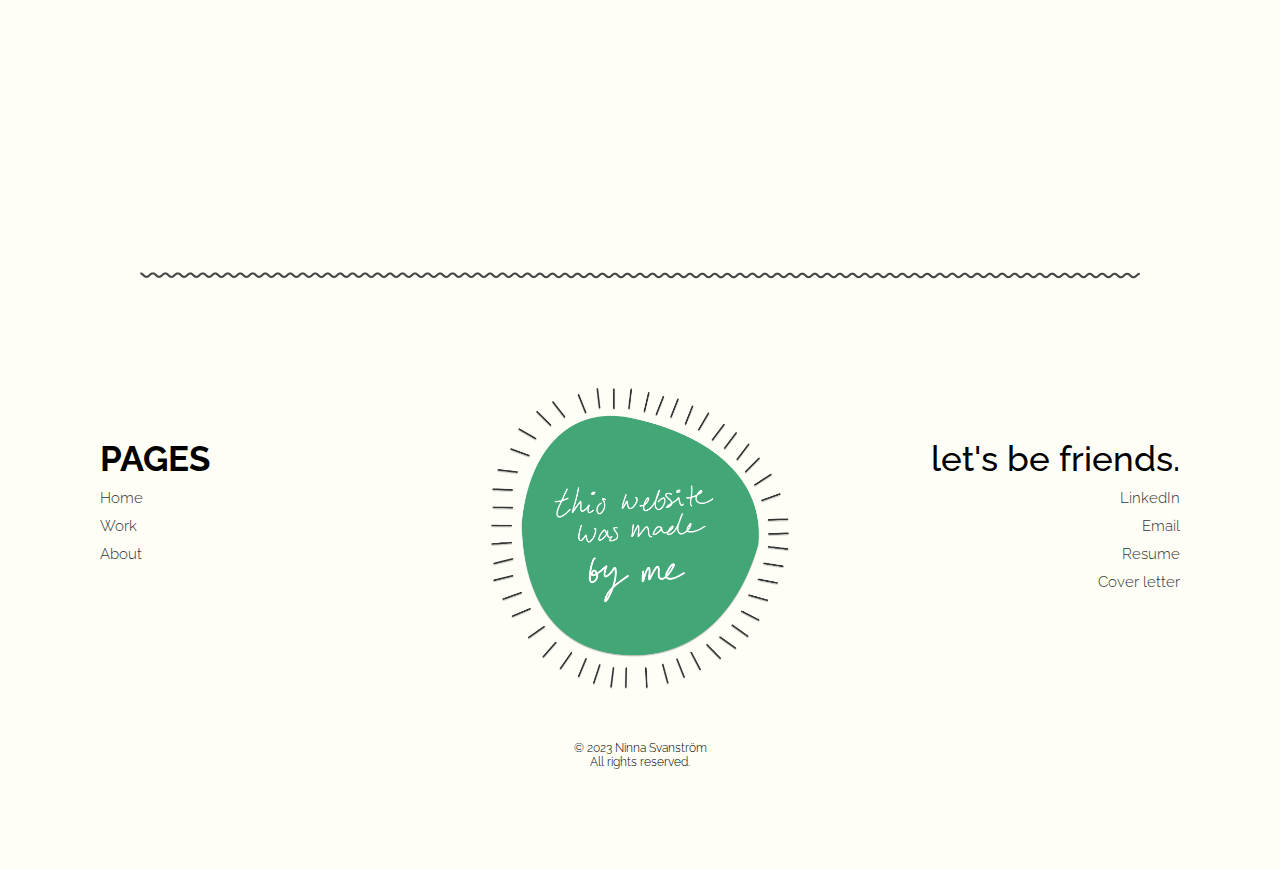
==== commit a47ee06a: "Update index.html" ====
--- a/index.html
+++ b/index.html
@@ -104,11 +104,15 @@
                 </div>
                 <div class="project work-in-progress">
                     <div class="image-wrapper">
-                        <img src="files/Projects/frendly/hand.png" class="project-image" alt="">
+                        <a href="https://ninnasvanstrom.github.io/portfolio-frendly/"><img src="files/Projects/frendly/hand.png" class="project-image" alt=""></a>
                     </div>
-                    <h2>Frendly: Sustainable cooperation</h2>
+                    <a href="https://ninnasvanstrom.github.io/portfolio-frendly/"><h2>Frendly: Sustainable cooperation</h2></a>
                     <p>Sustainable and budget friendly rental app for families and neighbors.</p>
-                    <p class="work-in-progress-flag">work in progress</p>
+                    
+                    
+             
+                    
+                    
                 </div>
                 <!-- <div class="project">
                     <div class="image-wrapper">
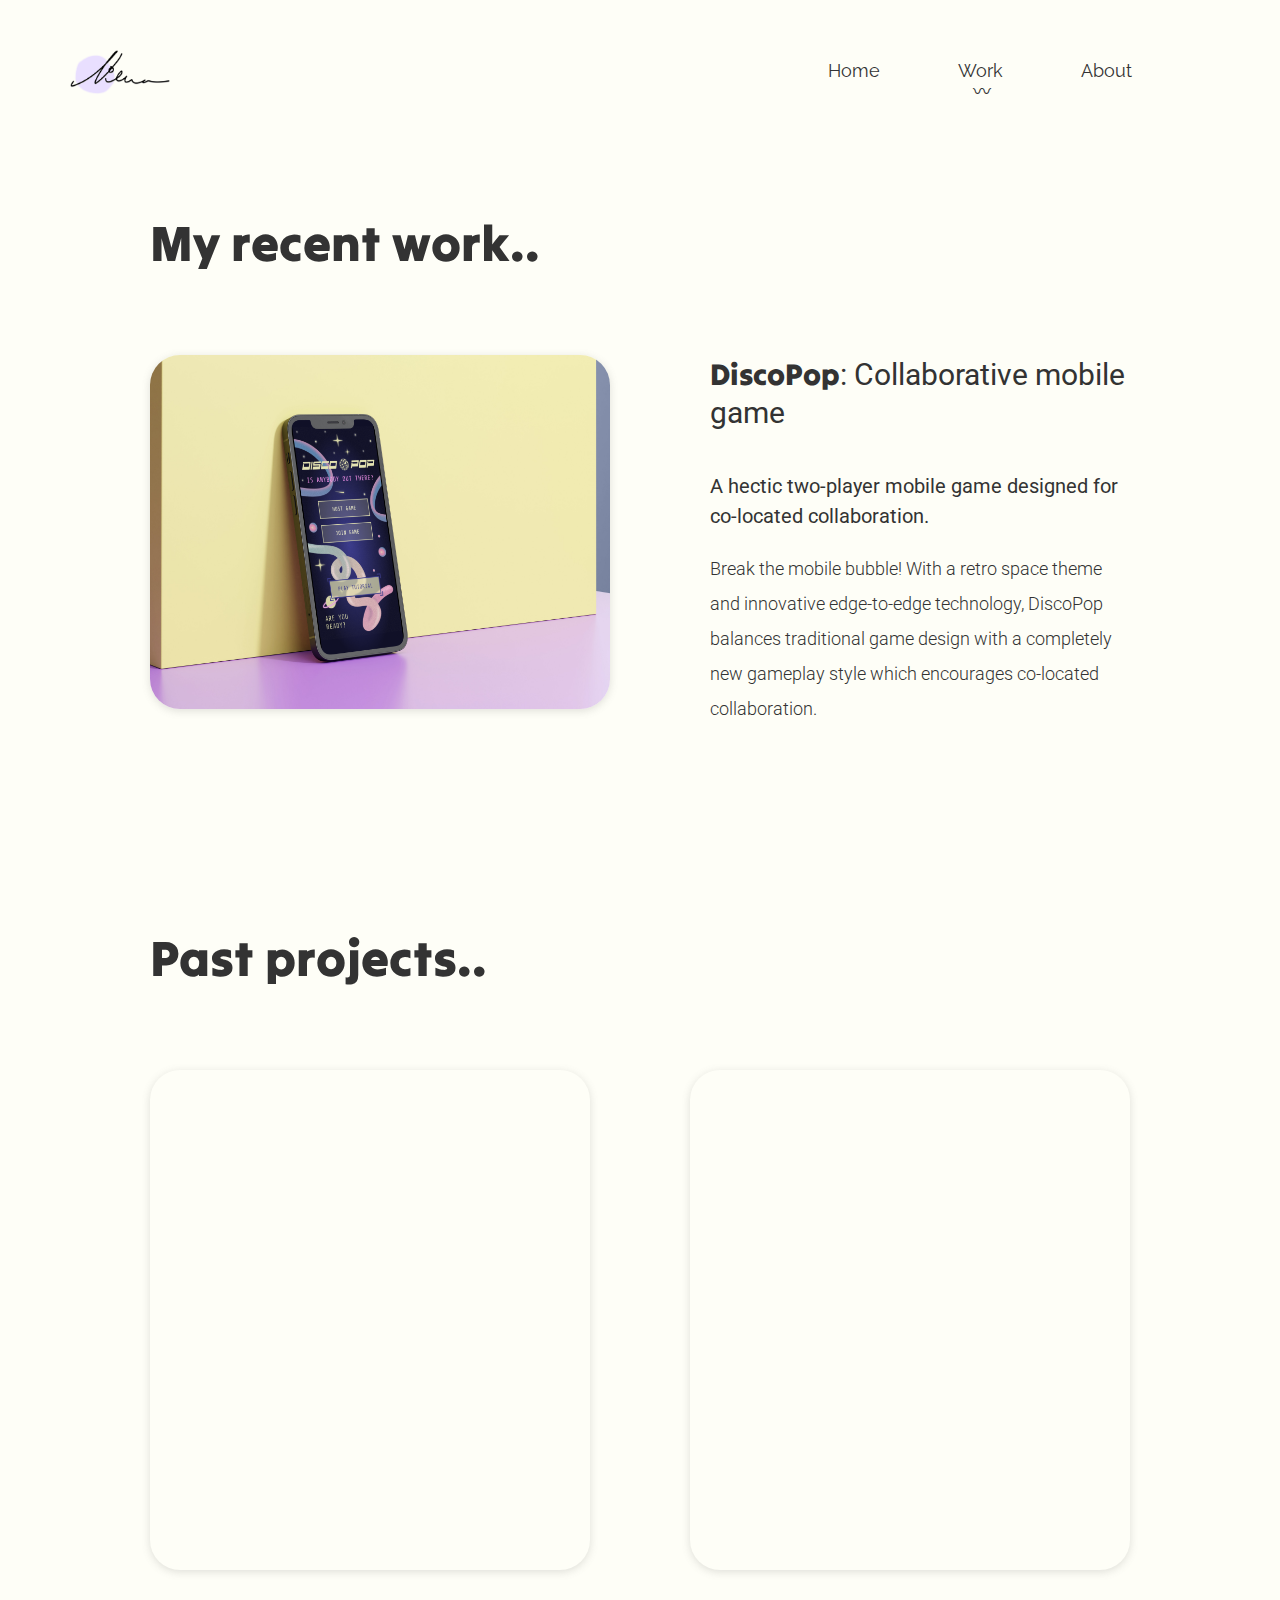
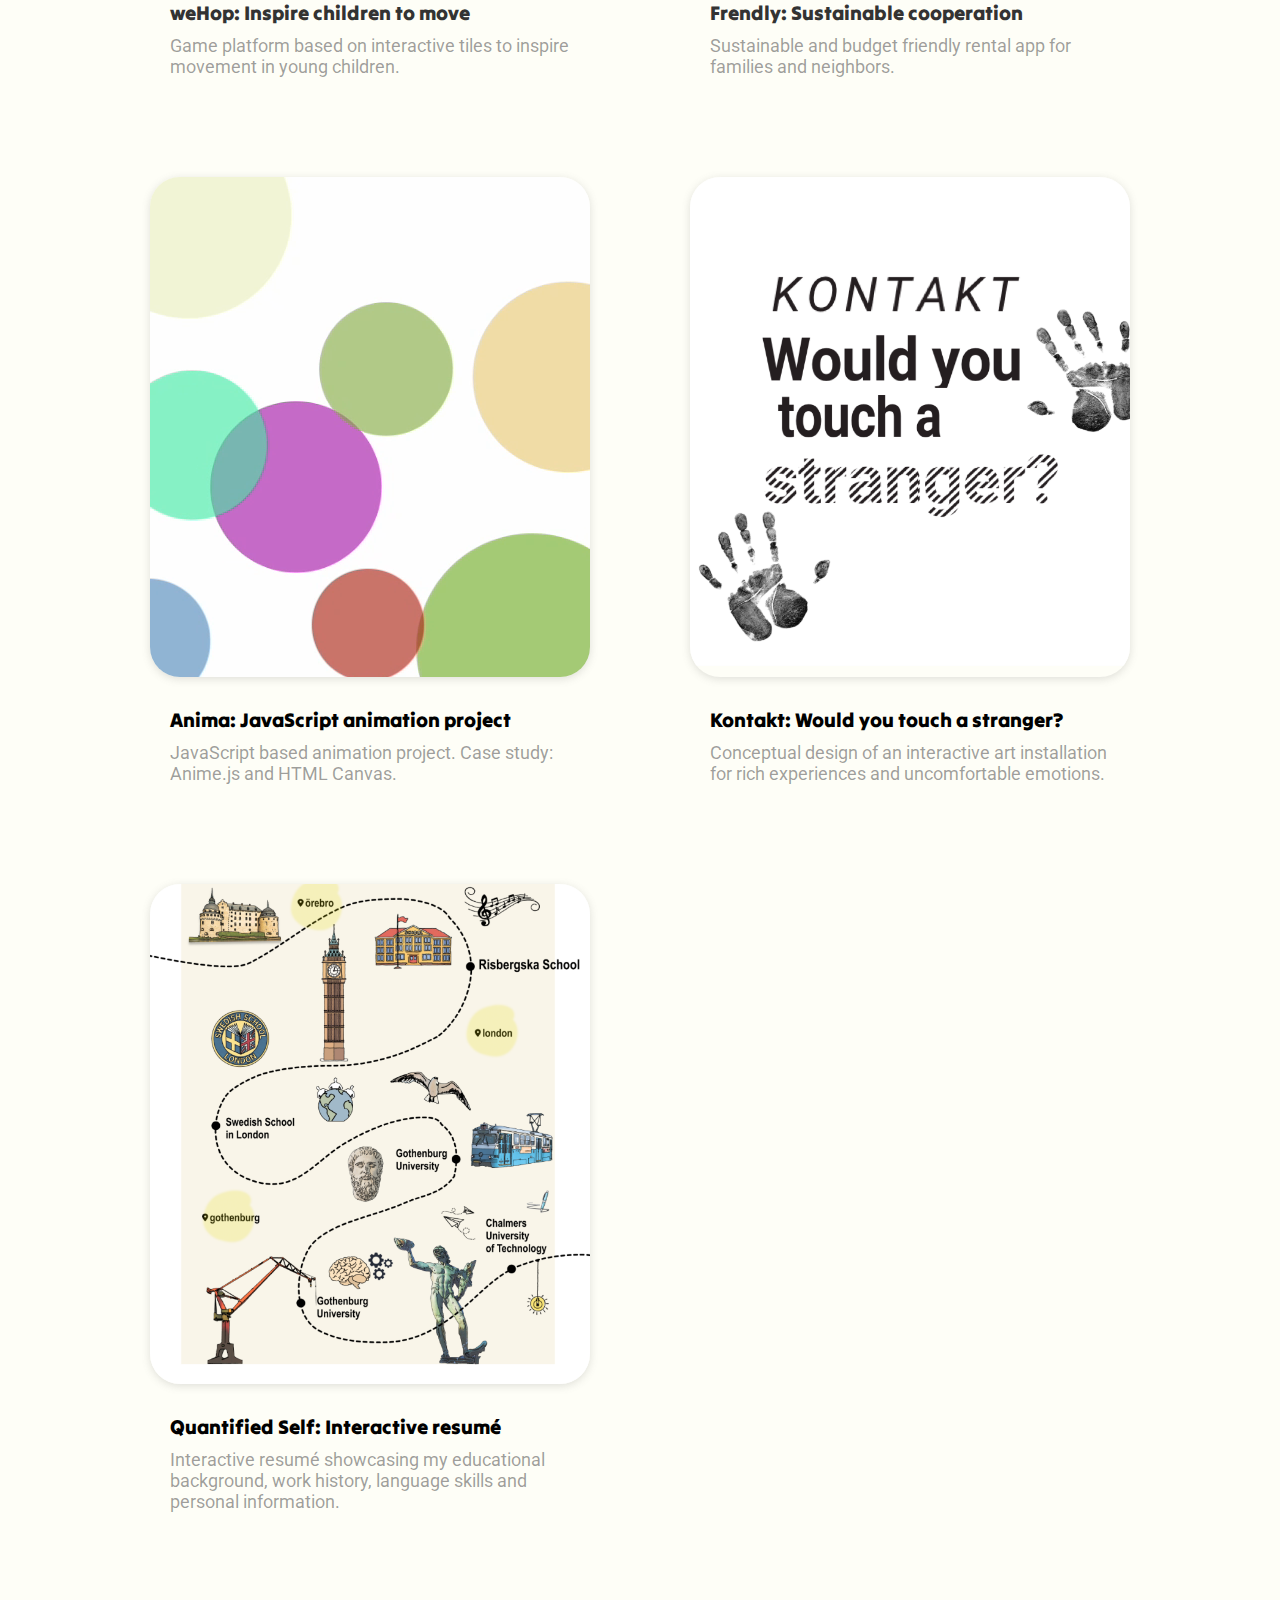
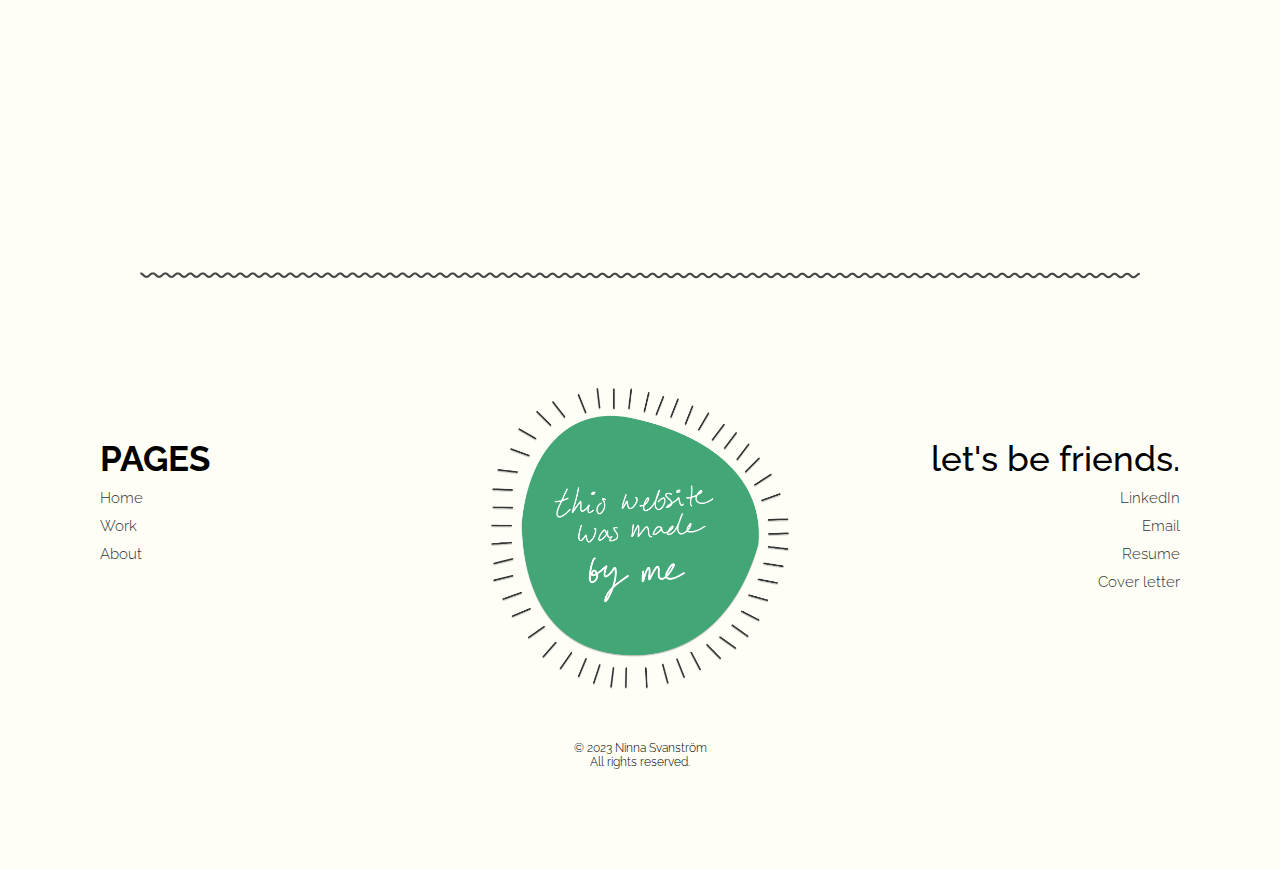
==== commit f31e83cd: "Update index.html" ====
--- a/index.html
+++ b/index.html
@@ -75,6 +75,20 @@
                     <a href="https://ninnasvanstrom.github.io/portfolio-wehop/"><h2>weHop: Inspire children to move</h2></a>
                     <p>Game platform based on interactive tiles to inspire movement in young children.</p>
                 </div>
+                
+                
+                                
+                <div class="project">
+                    <div class="image-wrapper">
+                        <a href="https://ninnasvanstrom.github.io/portfolio-frendly/"><img src="files/Projects/frendly/hand.png" class="project-image" alt=""></a>
+                    </div>
+                    <a href="https://ninnasvanstrom.github.io/portfolio-frendly/"><h2>Frendly: Sustainable cooperation</h2></a>
+                    <p>Sustainable and budget friendly rental app for families and neighbors.</p>
+                    
+                </div>
+                
+                
+                
                 <!-- <div class="project">
                     <div class="image-wrapper">
                         <img src="/files/project-placeholder.png" class="project-image" alt="">
@@ -102,18 +116,10 @@
                     <p>Conceptual design of an interactive art installation for rich experiences and uncomfortable emotions.</p>
                     <p class="work-in-progress-flag">work in progress</p>
                 </div>
-                <div class="project work-in-progress">
-                    <div class="image-wrapper">
-                        <a href="https://ninnasvanstrom.github.io/portfolio-frendly/"><img src="files/Projects/frendly/hand.png" class="project-image" alt=""></a>
-                    </div>
-                    <a href="https://ninnasvanstrom.github.io/portfolio-frendly/"><h2>Frendly: Sustainable cooperation</h2></a>
-                    <p>Sustainable and budget friendly rental app for families and neighbors.</p>
-                    
-                    
-             
-                    
-                    
-                </div>
+                
+
+                
+                
                 <!-- <div class="project">
                     <div class="image-wrapper">
                         <img src="/files/project-placeholder.png" class="project-image" alt="">
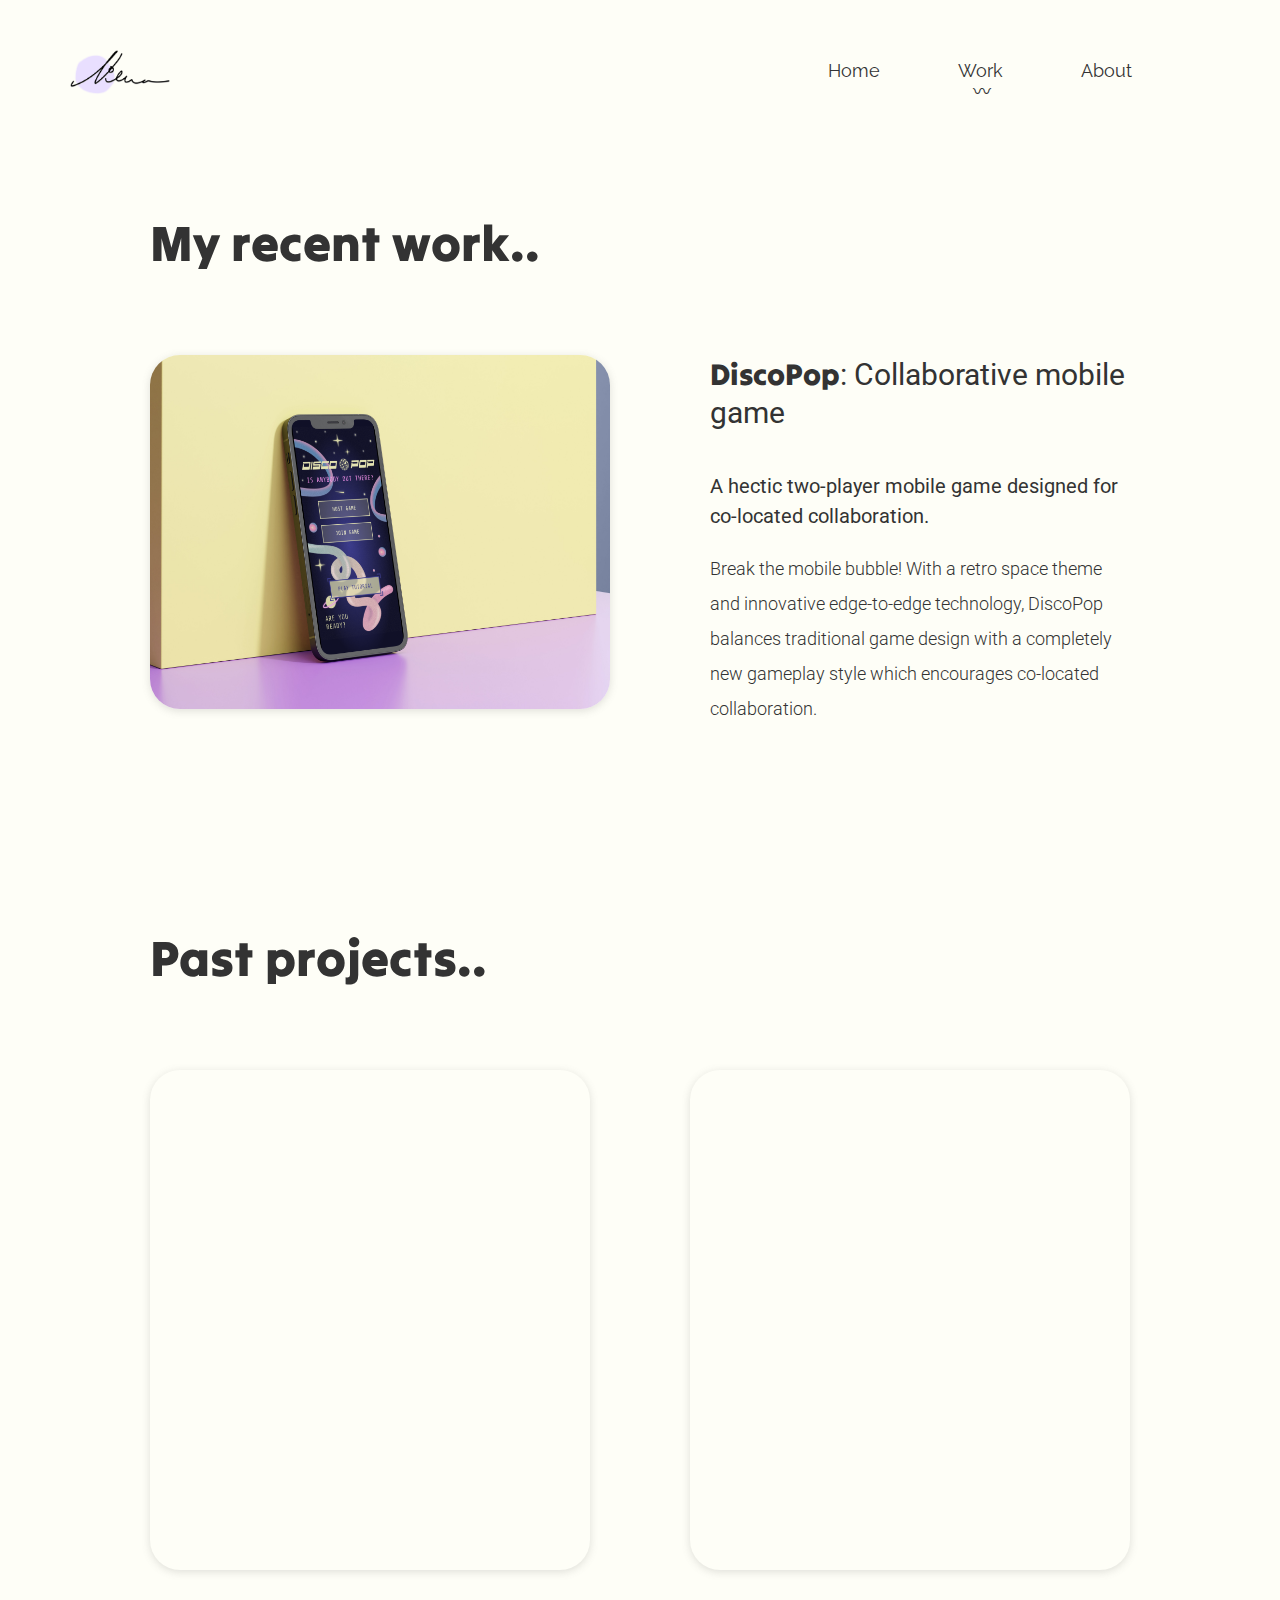
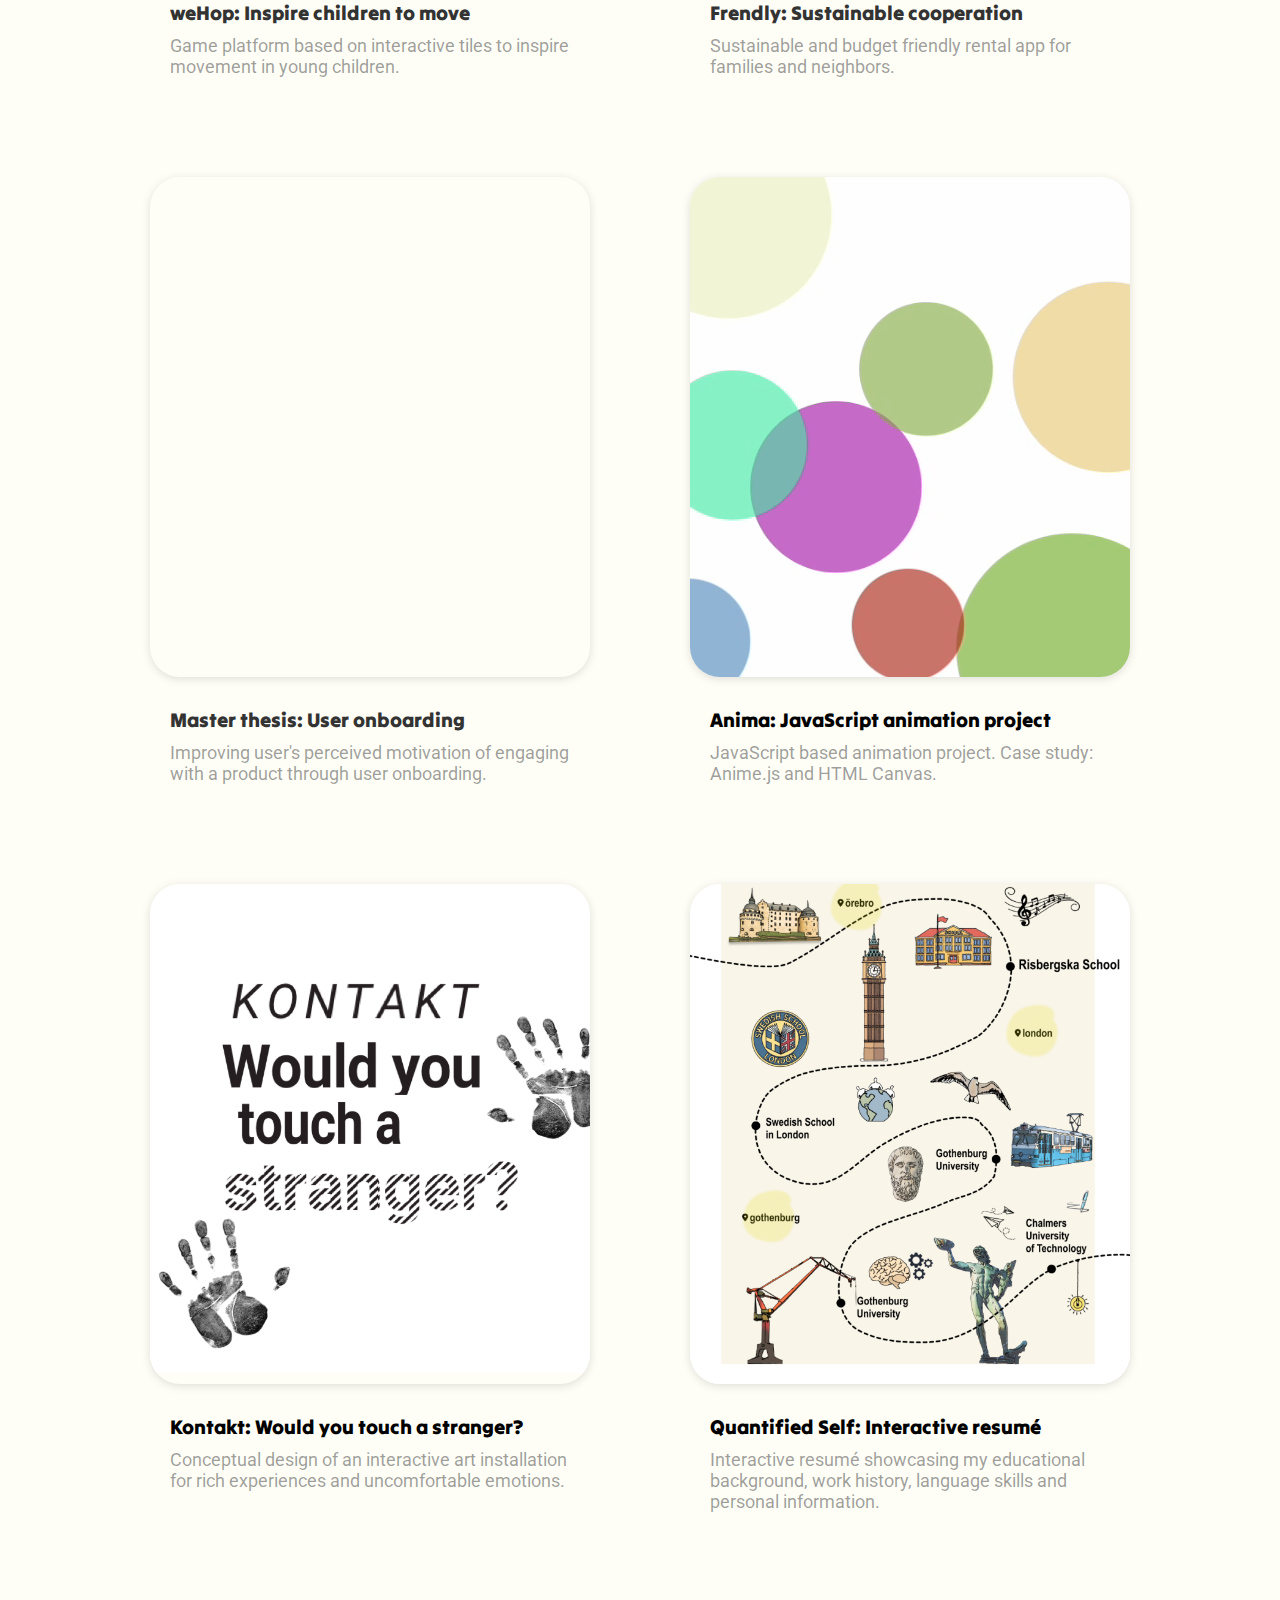
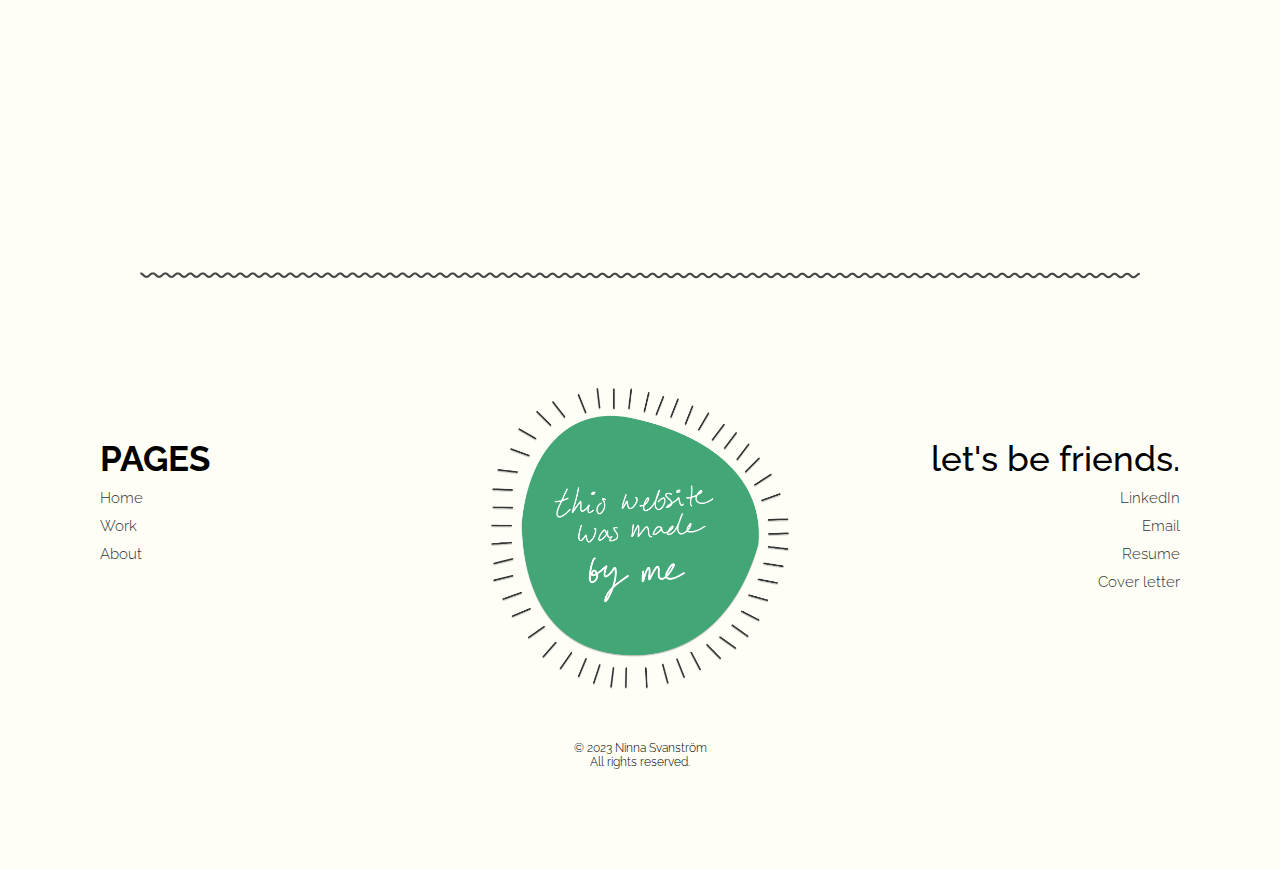
==== commit 065098fb: "Update index.html" ====
--- a/index.html
+++ b/index.html
@@ -1,3 +1,6 @@
+
+
+
 <!DOCTYPE html>
 <html lang="en">
 <head>
@@ -86,6 +89,16 @@
                     <p>Sustainable and budget friendly rental app for families and neighbors.</p>
                     
                 </div>
+
+
+                <div class="project">
+                    <div class="image-wrapper">
+                        <a href="https://ninnasvanstrom.github.io/portfolio-masterthesis"><img src="files/Projects/benify/hand.png" class="project-image" alt=""></a>
+                    </div>
+                    <a href="https://ninnasvanstrom.github.io/portfolio-masterthesis"><h2>Master thesis: User onboarding </h2></a>
+                    <p>Improving user's perceived motivation of engaging with a product through user onboarding.</p>
+                    
+                </div>
                 
                 
                 
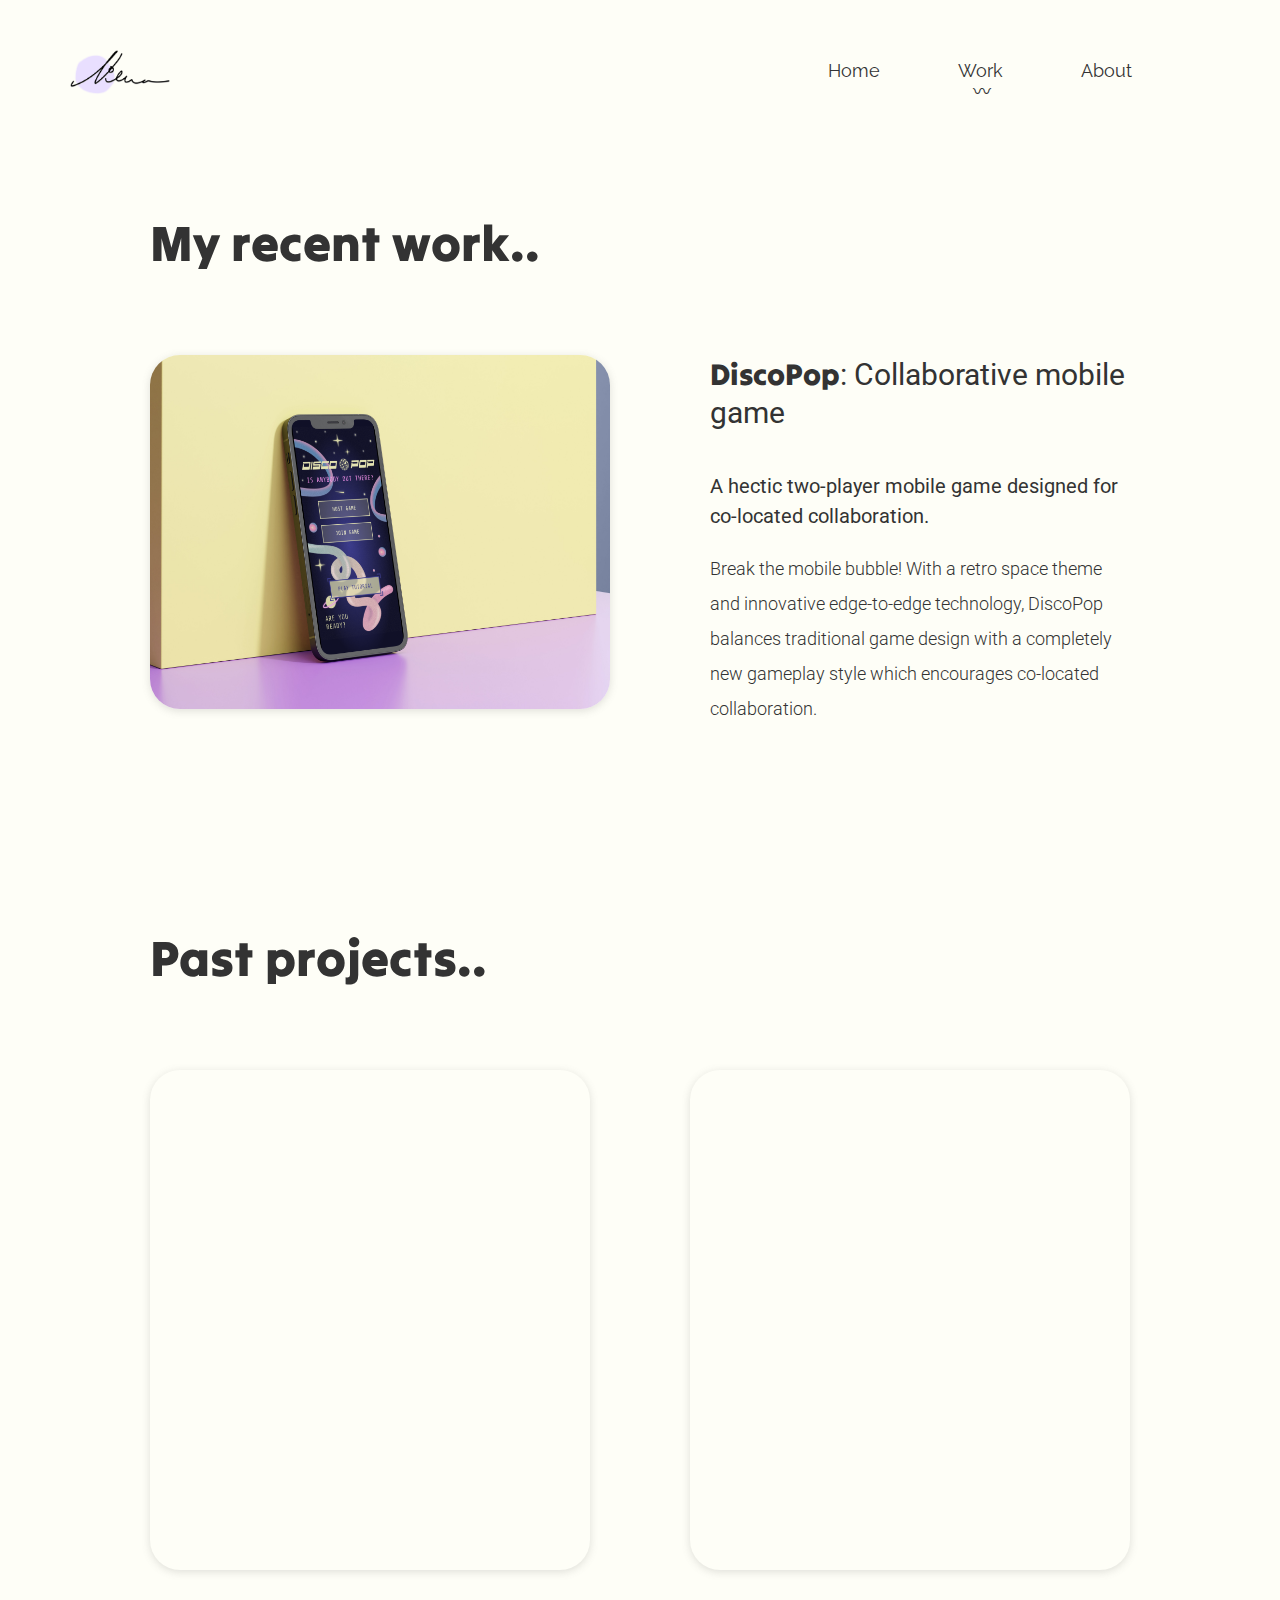
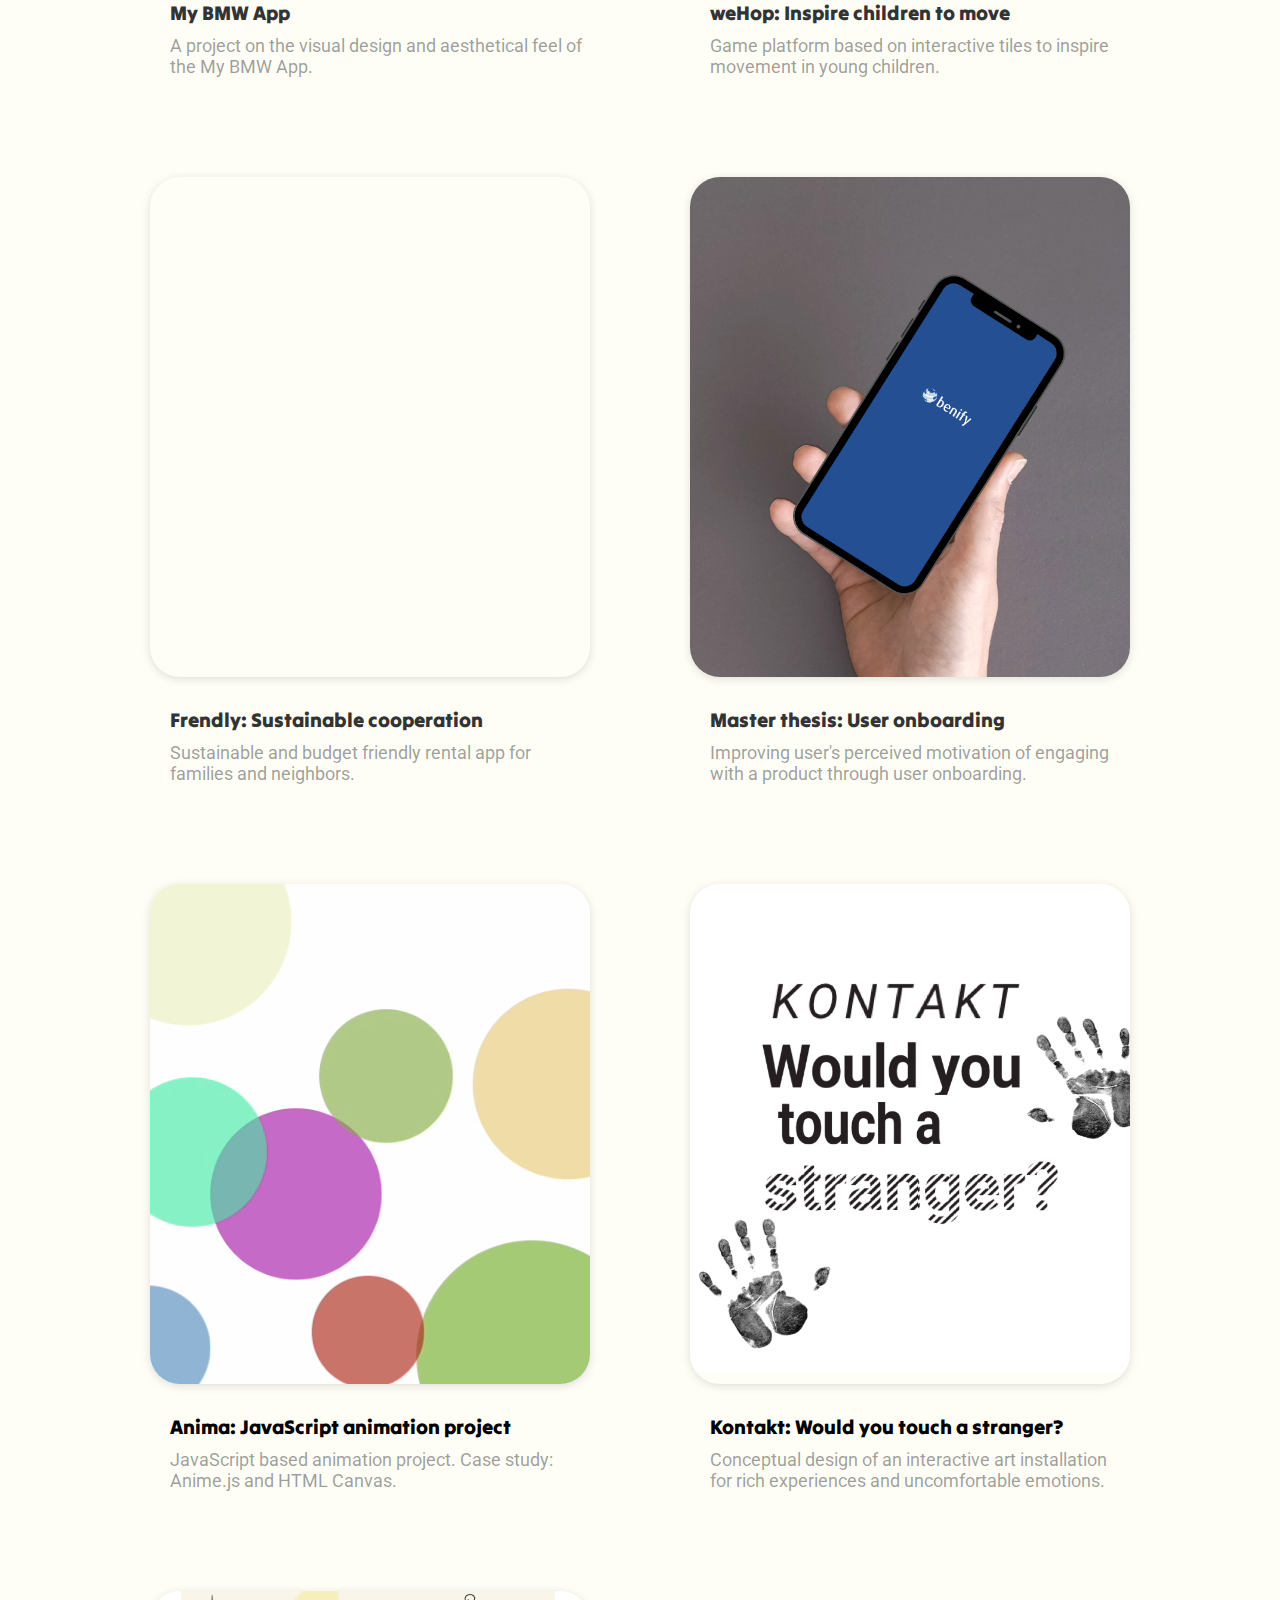
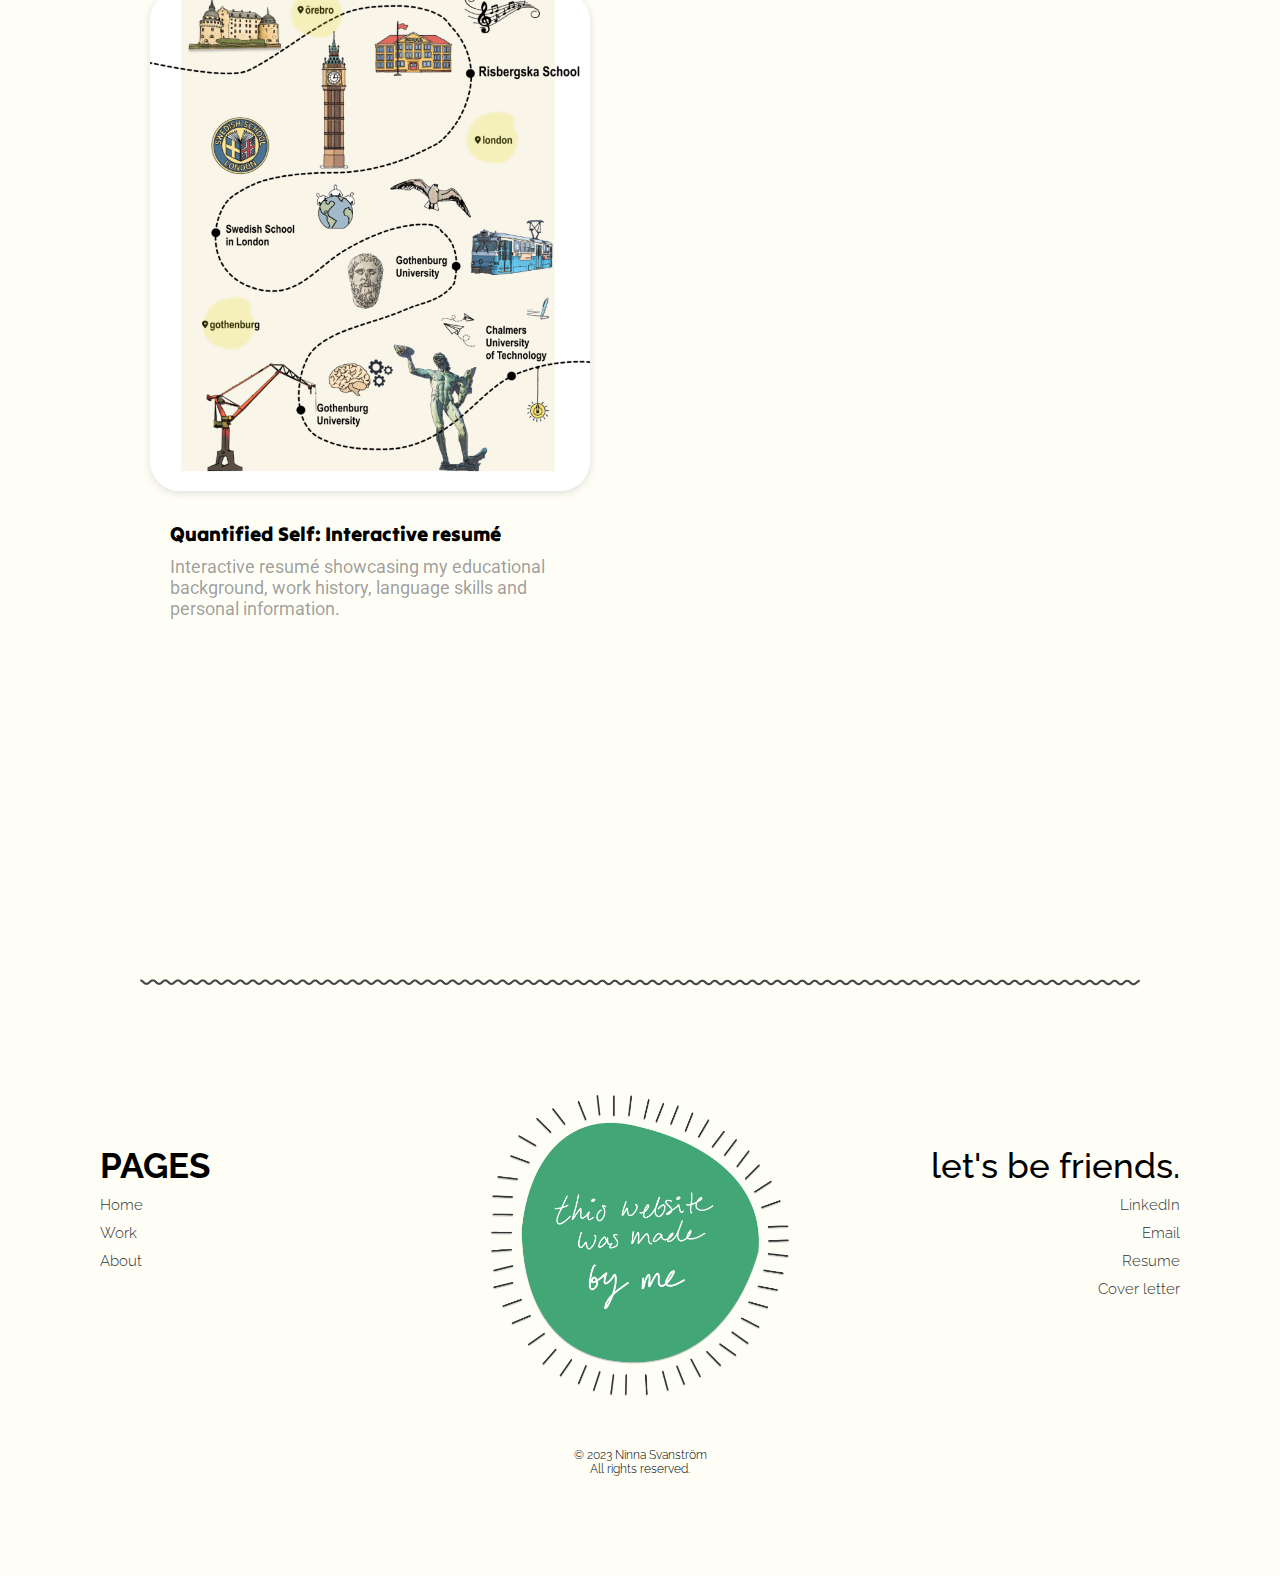
==== commit d5420148: "Update index.html" ====
--- a/index.html
+++ b/index.html
@@ -71,6 +71,19 @@
         <section class="past-work">
             <h1>Past projects..</h1>
             <div class="past-work-container">
+
+
+                
+                <div class="project">
+                    <div class="image-wrapper">
+                        <a href="https://ninnasvanstrom.github.io/portfolio-bmw/"><img src="files/Projects/bmw/device.light.png" class="project-image-bmw" alt=""></a>
+                    </div>
+                    <a href="https://ninnasvanstrom.github.io/portfolio-bmw/"><h2>My BMW App</h2></a>
+                    <p>A project on the visual design and aesthetical feel of the My BMW App.</p>
+                </div>
+
+              
+                
                 <div class="project">
                     <div class="image-wrapper">
                    <a href="https://ninnasvanstrom.github.io/portfolio-wehop/"><img src="files/Projects/wehop/poster.png" class="project-image" alt=""></a> 
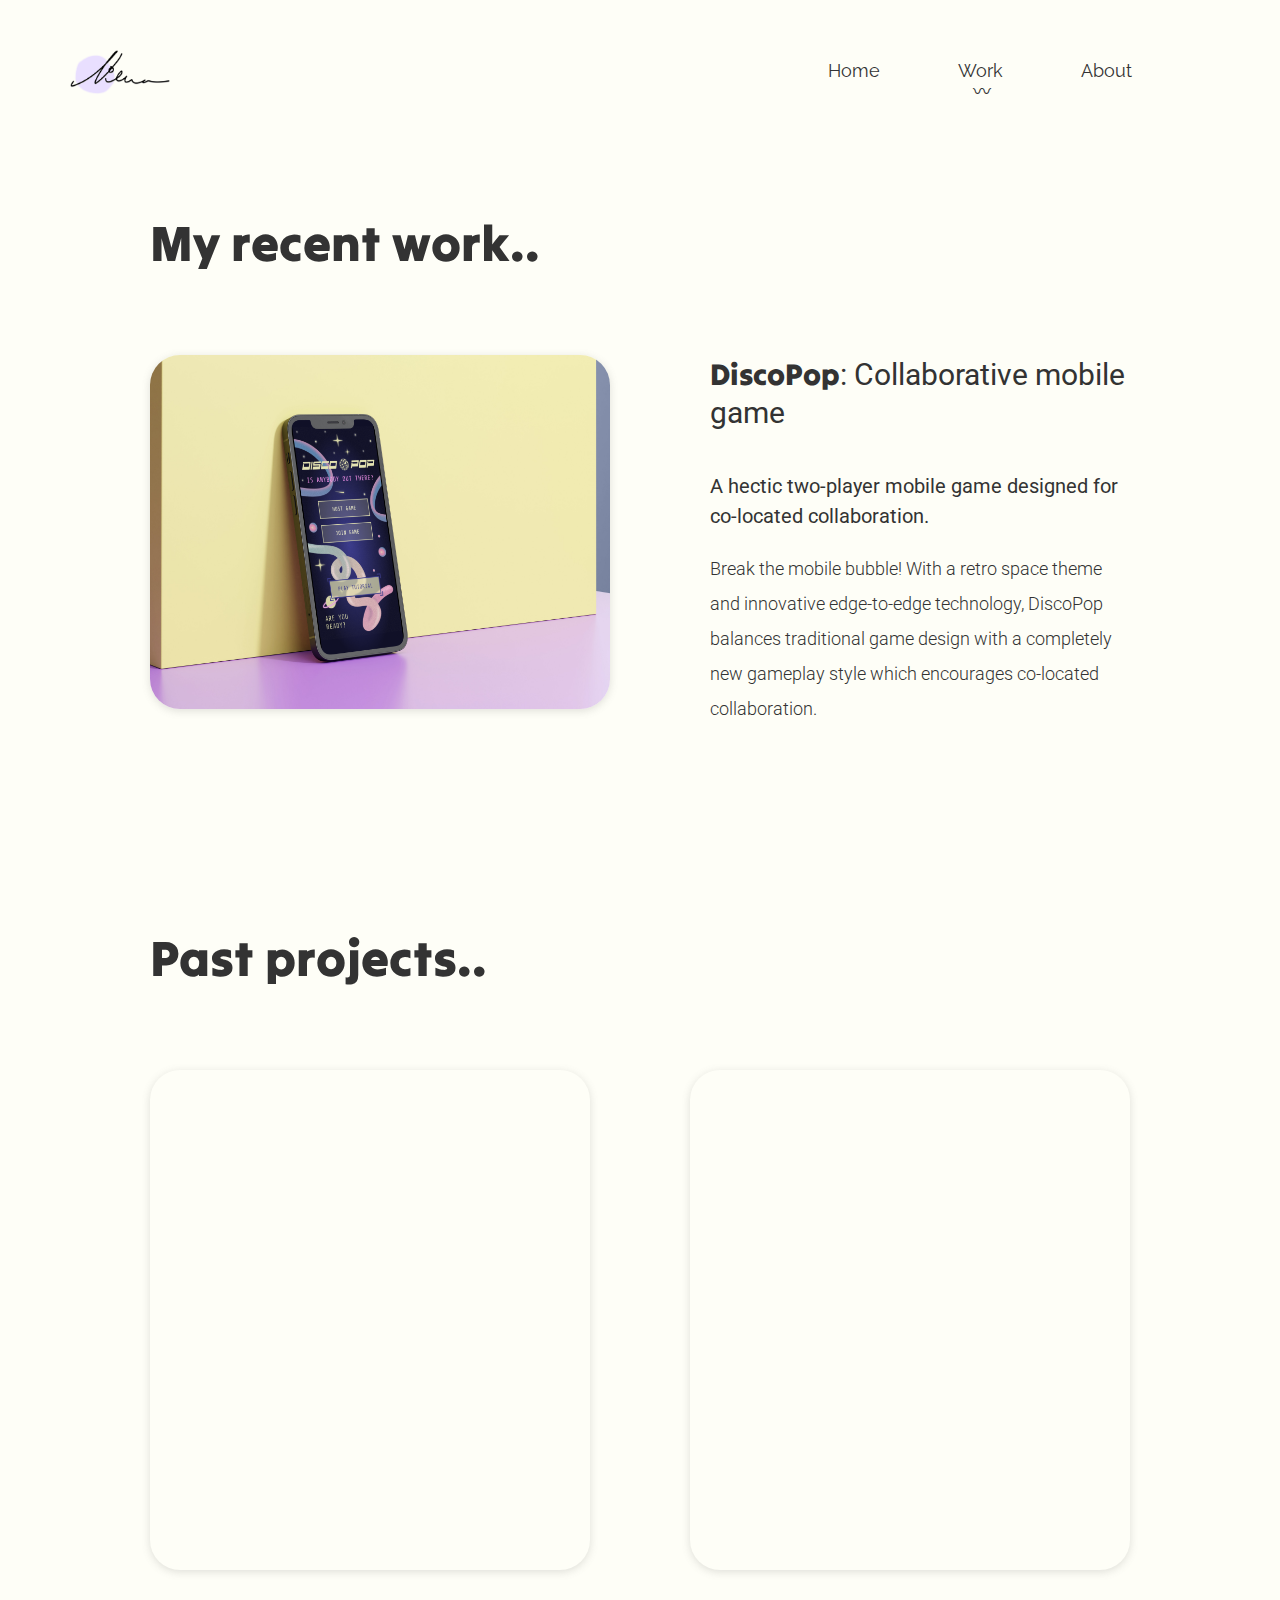
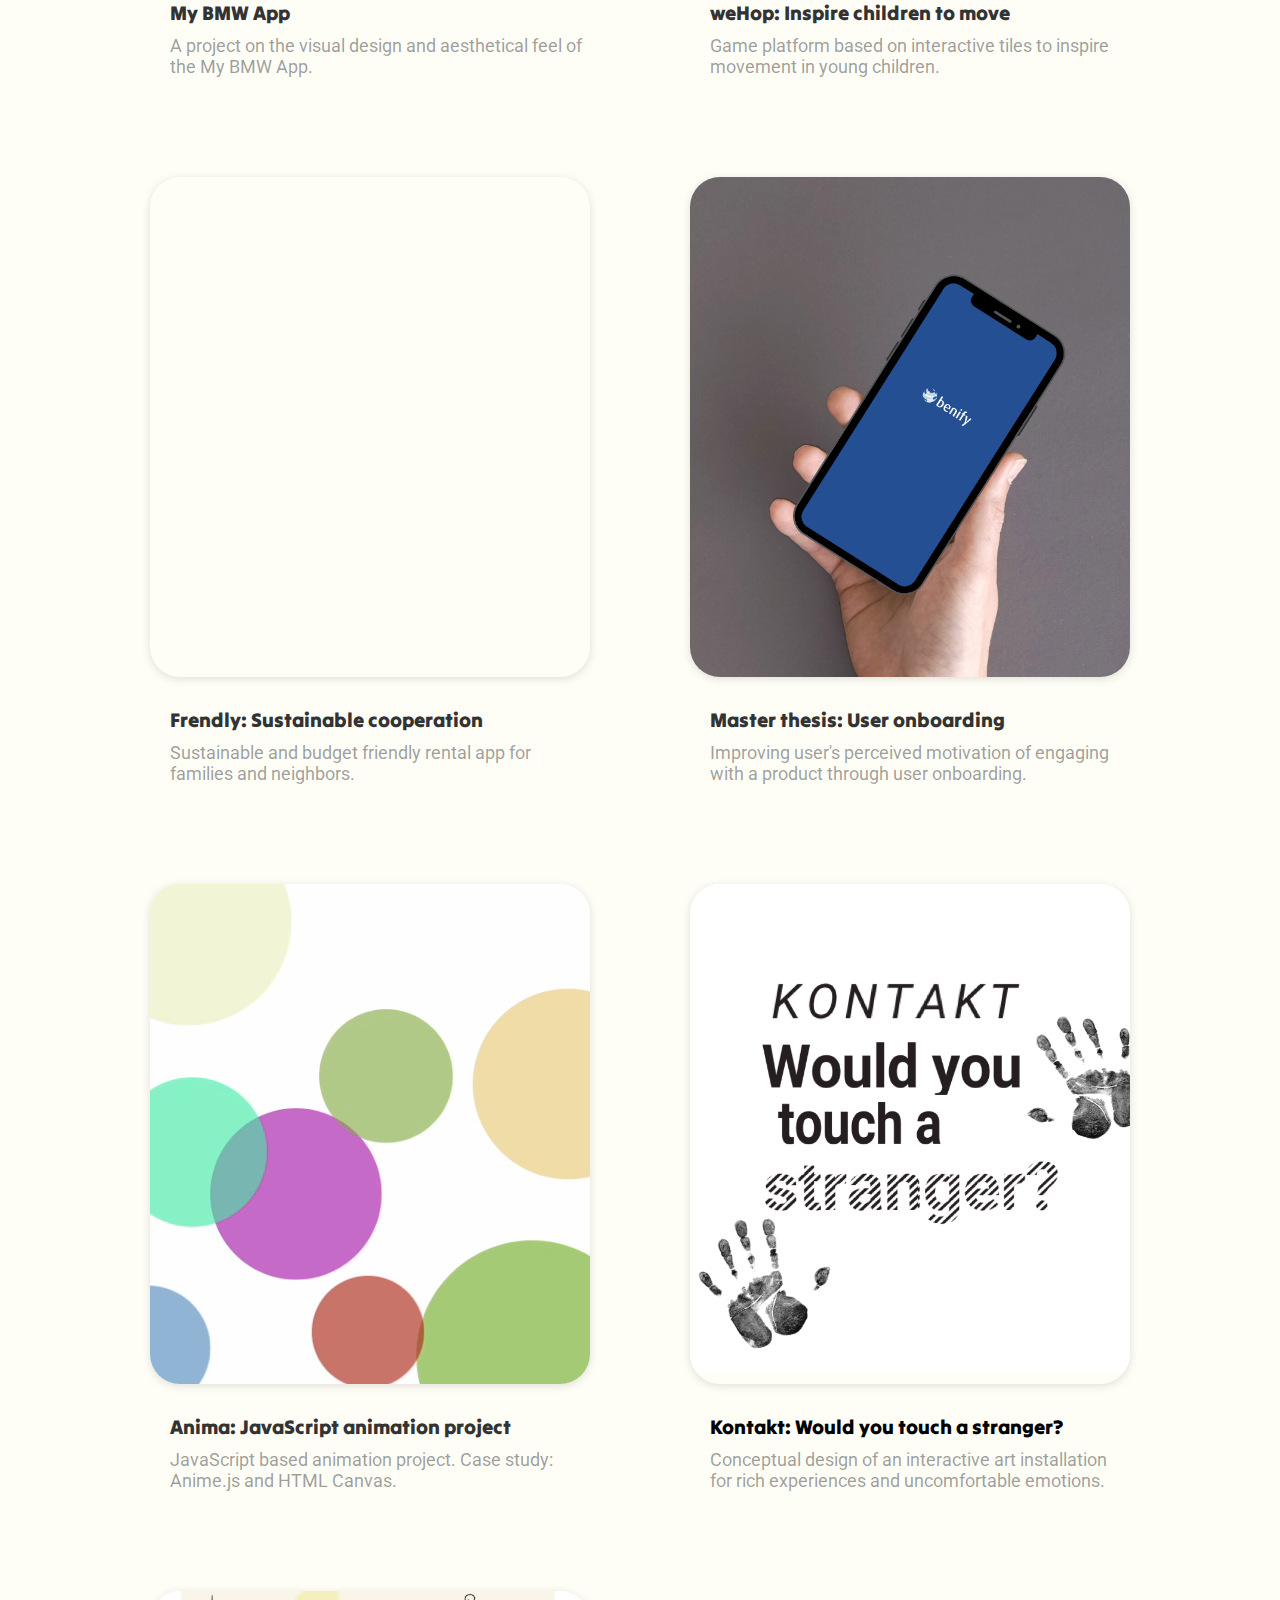
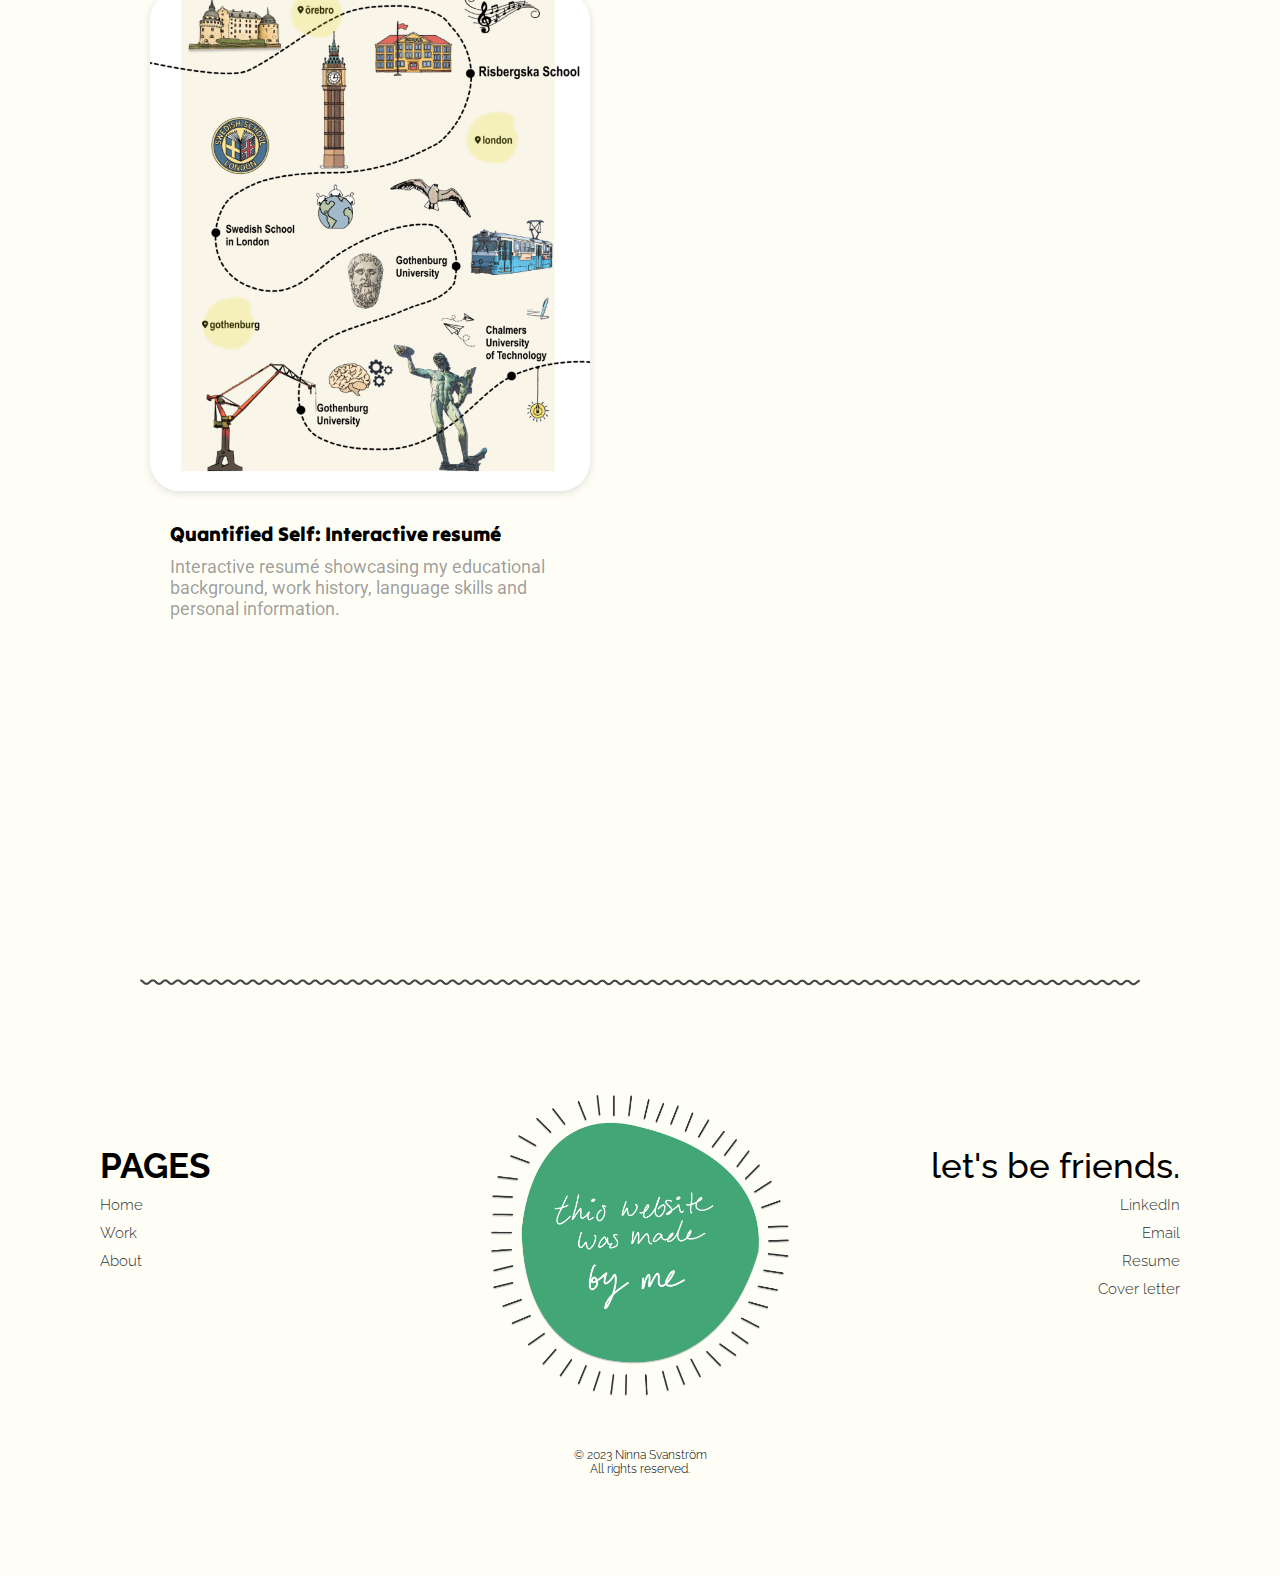
==== commit 67c471a2: "Update index.html" ====
--- a/index.html
+++ b/index.html
@@ -124,14 +124,16 @@
 
                 <div class="project work-in-progress">
                     <div class="video-wrapper">
-                        <video autoplay loop class="demo-media">
+                       <a href="https://ninnasvanstrom.github.io/anima/" target="_blank">
+                           <video autoplay loop class="demo-media">
                             <source src="files/Projects/anima/video.mov" type="video/mp4" class="project-video">
                             Your browser does not support the video tag.
                         </video>
-                    </div>
-                    <h2>Anima: JavaScript animation project</h2>
+                           </a>
+                    </div>
+                    <a href="https://ninnasvanstrom.github.io/anima/" target="_blank"><h2>Anima: JavaScript animation project</h2></a>
                     <p>JavaScript based animation project. Case study: Anime.js and HTML Canvas. </p>
-                    <p class="work-in-progress-flag">work in progress</p>
+                   <!-- <p class="work-in-progress-flag">work in progress</p>-->
                 </div>
 
                 <div class="project work-in-progress">
--- a/styles/work.css
+++ b/styles/work.css
@@ -75,6 +75,7 @@
     transform: scale(1.05);
 }
 
+
 main .recent-work .recent-work-wrapper .image-wrapper .latest-project-image:hover {
     transition: transform 0.5s ease;
     transform: scale(1.2);
@@ -156,11 +157,39 @@
     transform: scale(1.05);
 }
 
+main .past-work .past-work-container .project .image-wrapper .project-image-bmw{
+    cursor: pointer;
+    width: 440px;
+    transition: transform 0.5s ease;
+    transform: scale(1.05);
+    width: 100%;
+    height: 100%;
+    object-fit: cover;
+}
+
 main .past-work .past-work-container .project .image-wrapper .project-image:hover{
     transition: transform 0.5s ease;
     transform: scale(1.2);
     filter: brightness(110%);
 }
+
+main .bmw-project-full{
+    cursor: pointer;
+    transform: scale(0.3);
+    display: none;
+    position: absolute;
+    top: -530%;
+    left: -400px;
+    z-index: 1000;
+}
+
+
+main .past-work .past-work-container .project .image-wrapper .project-image-bmw:hover{
+    transition: transform 0.5s ease;
+    transform: scale(1.2);
+    filter: brightness(110%);
+}
+
 
 
 
